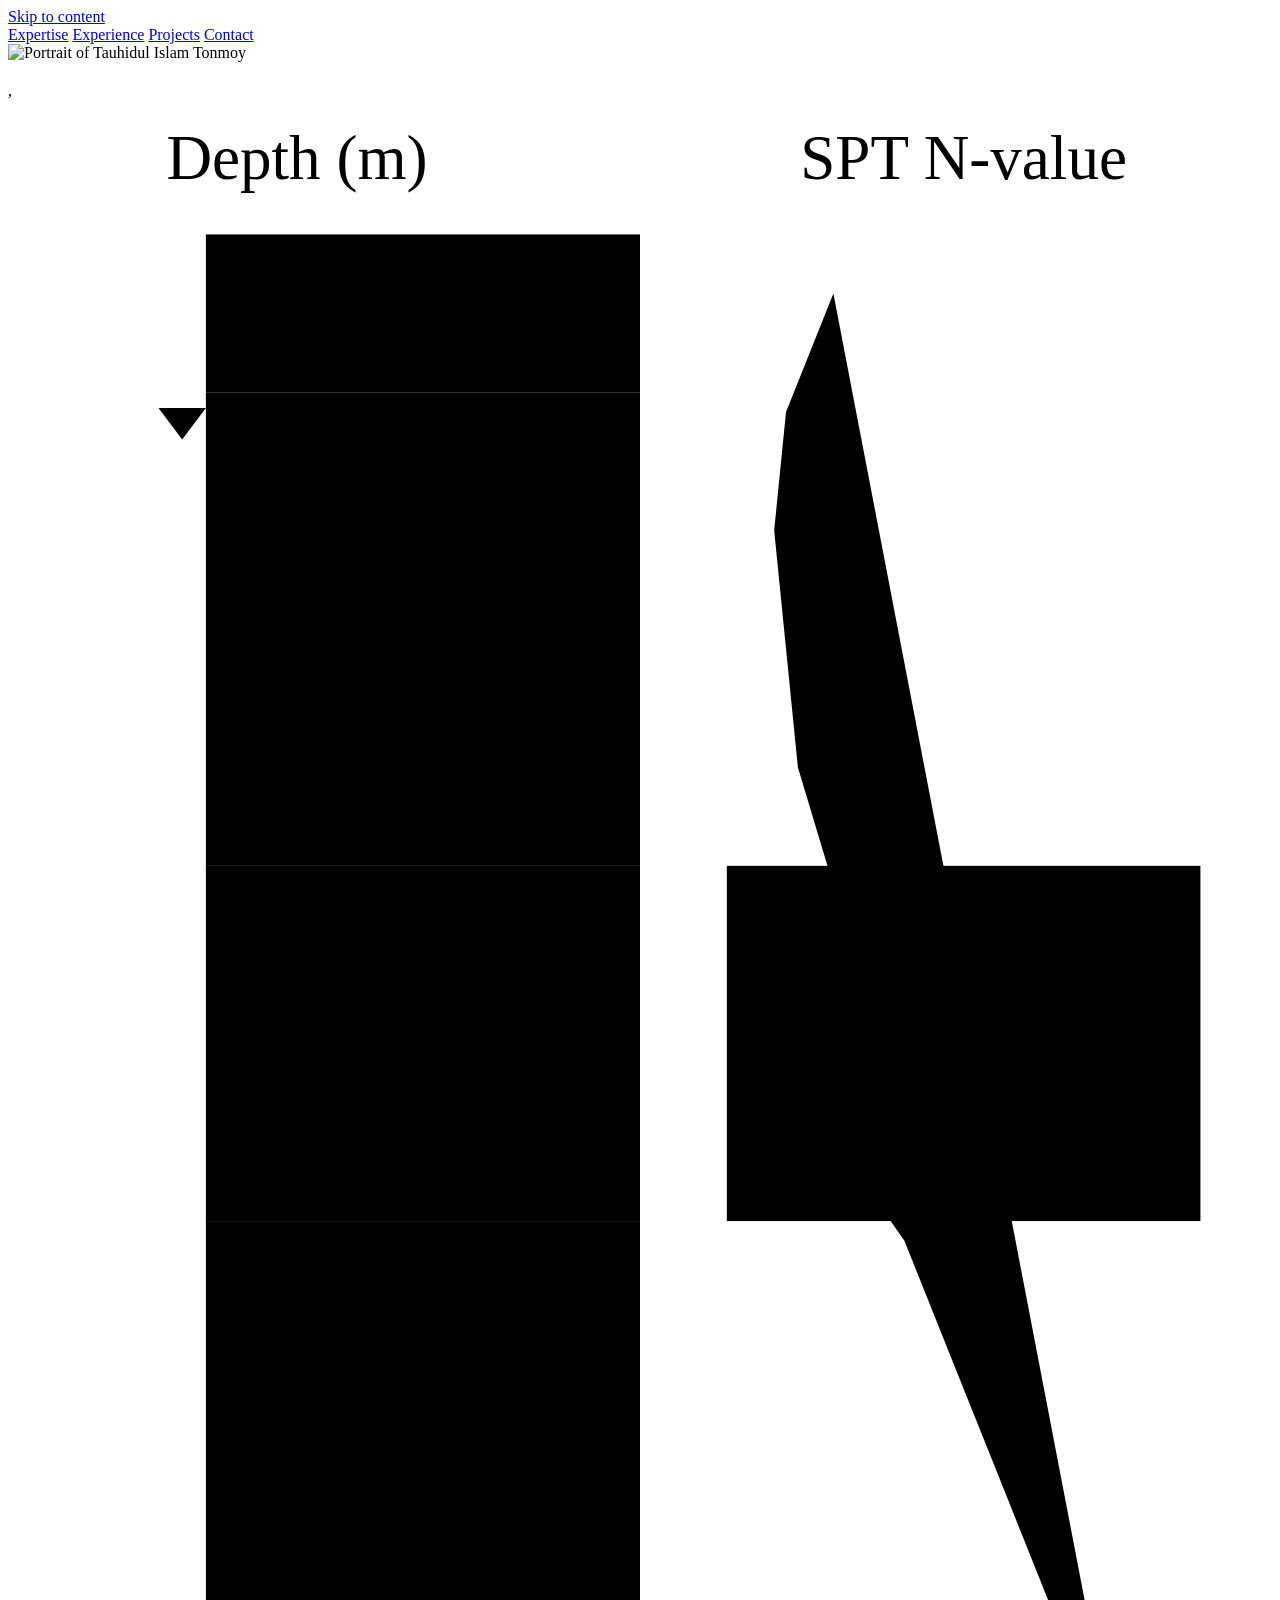
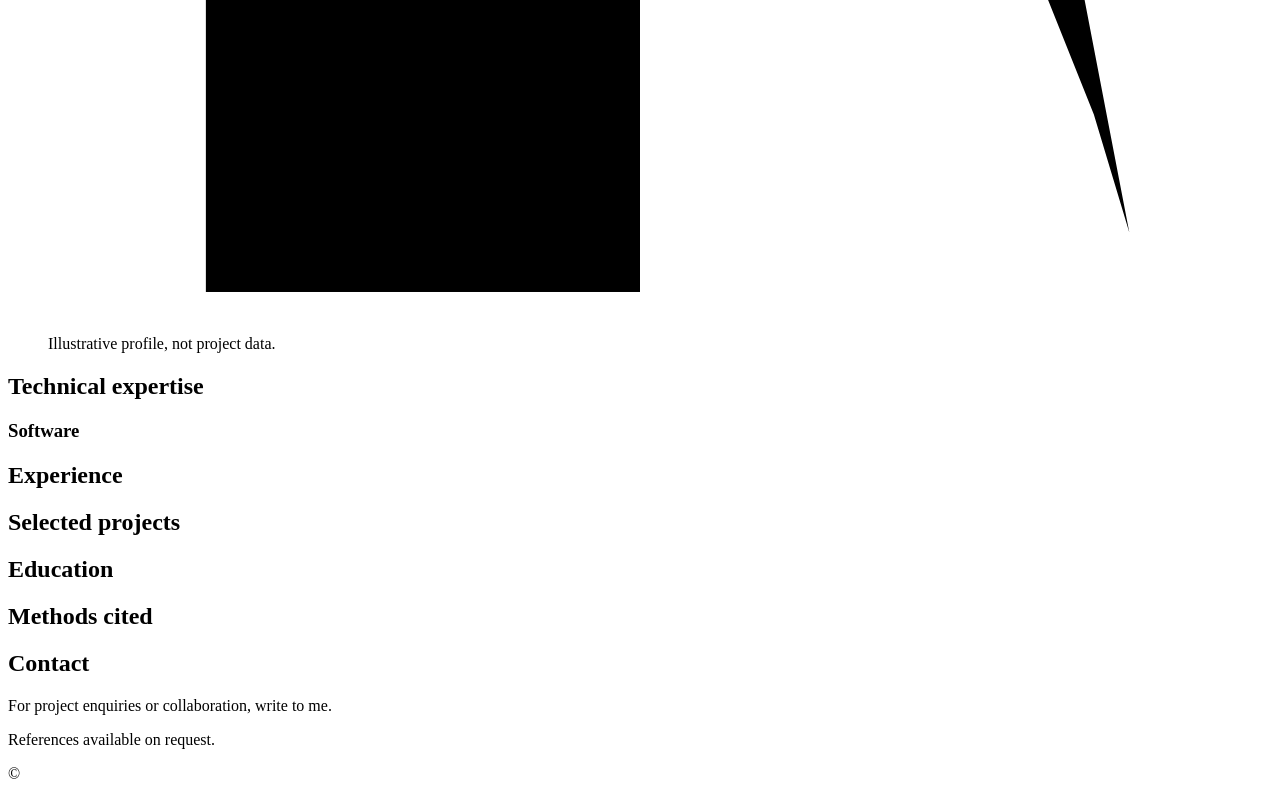
==== index.html @ 42de06e5 "Add files via upload" ====
<!DOCTYPE html>
<html lang="en">
<head>
<meta charset="utf-8">
<meta name="viewport" content="width=device-width, initial-scale=1">
<title>Tauhidul Islam Tonmoy — Geotechnical Engineer</title>
<meta name="description" content="Geotechnical engineer in Dhaka, Bangladesh: site investigation, liquefaction hazard assessment and pile foundation analysis.">
<link rel="icon" href="data:image/svg+xml,<svg xmlns='http://www.w3.org/2000/svg' viewBox='0 0 100 100'><text y='.9em' font-size='90'>⛏️</text></svg>">
<link rel="preconnect" href="https://fonts.googleapis.com">
<link rel="preconnect" href="https://fonts.gstatic.com" crossorigin>
<link href="https://fonts.googleapis.com/css2?family=IBM+Plex+Sans:wght@400;500;600&family=Source+Serif+4:opsz,wght@8..60,400;8..60,600&display=swap" rel="stylesheet">
<link rel="stylesheet" href="assets/style.css">
</head>
<body>
<a class="skip" href="#main">Skip to content</a>

<header class="top">
  <div class="wrap top-inner">
    <a class="brand" href="#" data-bind="shortName"></a>
    <nav aria-label="Sections">
      <a href="#competencies">Expertise</a>
      <a href="#experience">Experience</a>
      <a href="#projects">Projects</a>
      <a href="#contact">Contact</a>
    </nav>
  </div>
</header>

<main id="main">
  <section class="intro wrap">
    <div class="intro-text">
      <img class="portrait" data-src="photo" alt="Portrait of Tauhidul Islam Tonmoy" width="120" height="120">
      <h1 data-bind="name"></h1>
      <p class="role"><span data-bind="role"></span>, <span data-bind="location"></span></p>
      <p class="summary" data-bind="summary"></p>
      <p class="facts" id="facts"></p>
      <div class="actions" id="actions"></div>
    </div>

    <figure class="log" aria-label="Illustrative borehole log with SPT N-value profile">
      <svg viewBox="0 0 300 460" role="img">
        <title>Illustrative borehole log</title>
        <g class="scale">
          <text x="30" y="16">Depth (m)</text>
          <text x="232" y="16" text-anchor="middle">SPT N-value</text>
        </g>
        <!-- strata -->
        <rect class="s-fill" x="40" y="30"  width="110" height="40"/>
        <rect class="s-clay" x="40" y="70"  width="110" height="120"/>
        <rect class="s-silt" x="40" y="190" width="110" height="90"/>
        <rect class="s-sand" x="40" y="280" width="110" height="170"/>
        <g class="s-label">
          <text x="48" y="54">Fill</text>
          <text x="48" y="134">Soft silty clay</text>
          <text x="48" y="240">Loose silt</text>
          <text x="48" y="370">Dense fine sand</text>
        </g>
        <!-- groundwater -->
        <line class="gwt" x1="20" y1="82" x2="150" y2="82"/>
        <path class="gwt-mark" d="M28 74 l6 8 l6 -8 z"/>
        <!-- depth ticks -->
        <g class="ticks" id="ticks"></g>
        <!-- N axis -->
        <line class="axis" x1="172" y1="30" x2="172" y2="450"/>
        <polyline class="n-trace" id="ntrace" points="199,45 187,75 184,105 187,135 190,165 199,195 205,225 196,255 217,285 229,315 241,345 253,375 265,405 274,435"/>
        <rect class="liq" x="172" y="190" width="120" height="90"/>
        <text class="liq-label" x="282" y="276" text-anchor="end">Liquefiable zone</text>
      </svg>
      <figcaption>Illustrative profile, not project data.</figcaption>
    </figure>
  </section>

  <section id="competencies" class="block wrap">
    <h2>Technical expertise</h2>
    <div class="comp" id="competencyList"></div>
    <h3 class="sub">Software</h3>
    <dl class="software" id="softwareList"></dl>
  </section>

  <section id="experience" class="block wrap">
    <h2>Experience</h2>
    <ol class="timeline" id="experienceList"></ol>
  </section>

  <section id="projects" class="block wrap">
    <h2>Selected projects</h2>
    <div class="filters" id="filters" role="group" aria-label="Filter projects"></div>
    <ul class="projects" id="projectList"></ul>
  </section>

  <section id="research" class="block wrap" hidden>
    <h2>Research</h2>
    <ul class="research" id="researchList"></ul>
    <ol class="pubs" id="pubList"></ol>
  </section>

  <section id="education" class="block wrap">
    <h2>Education</h2>
    <ul class="edu" id="educationList"></ul>
  </section>

  <section id="references" class="block wrap refs">
    <h2>Methods cited</h2>
    <ol id="refList"></ol>
  </section>

  <section id="contact" class="block wrap contact">
    <h2>Contact</h2>
    <p>For project enquiries or collaboration, write to me.</p>
    <ul id="contactList"></ul>
    <p class="note">References available on request.</p>
  </section>
</main>

<footer class="wrap foot">
  <p>© <span id="year"></span> <span data-bind="name"></span></p>
</footer>

<script src="content.js"></script>
<script src="assets/app.js"></script>
</body>
</html>
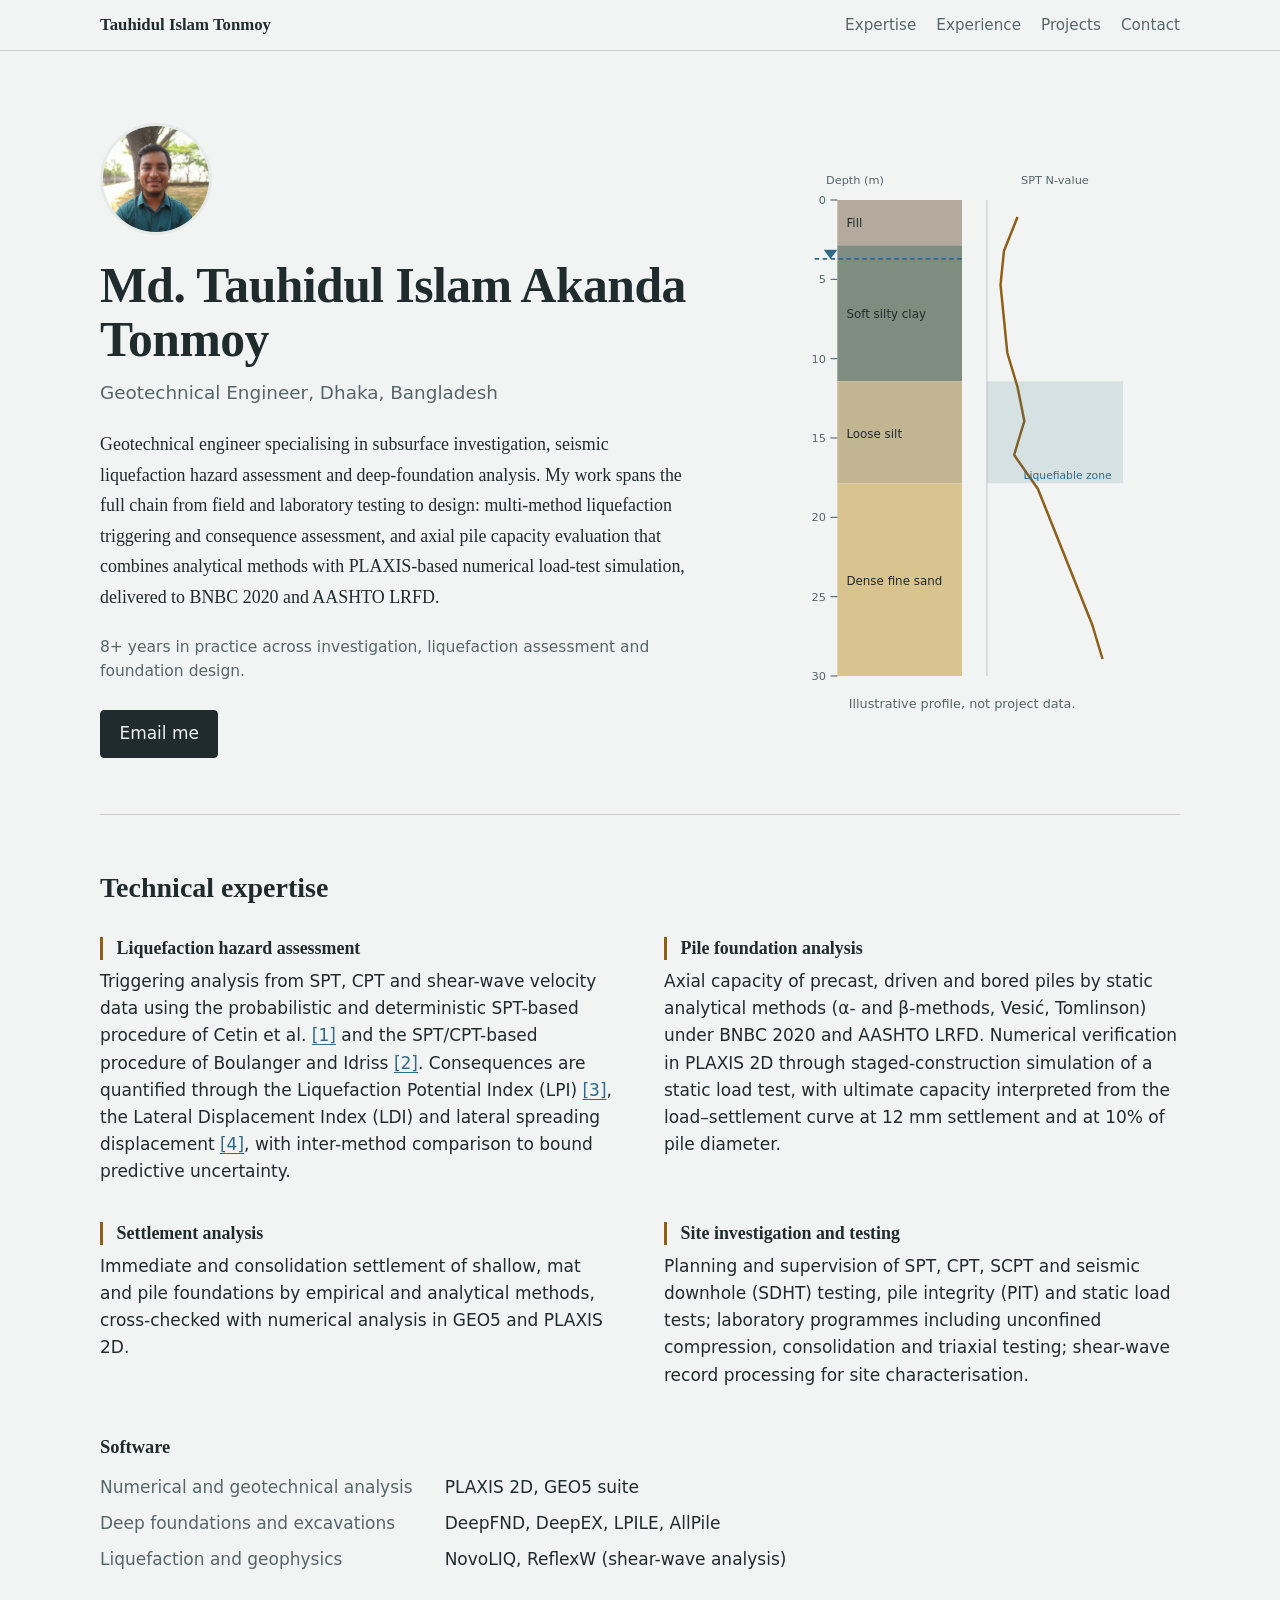
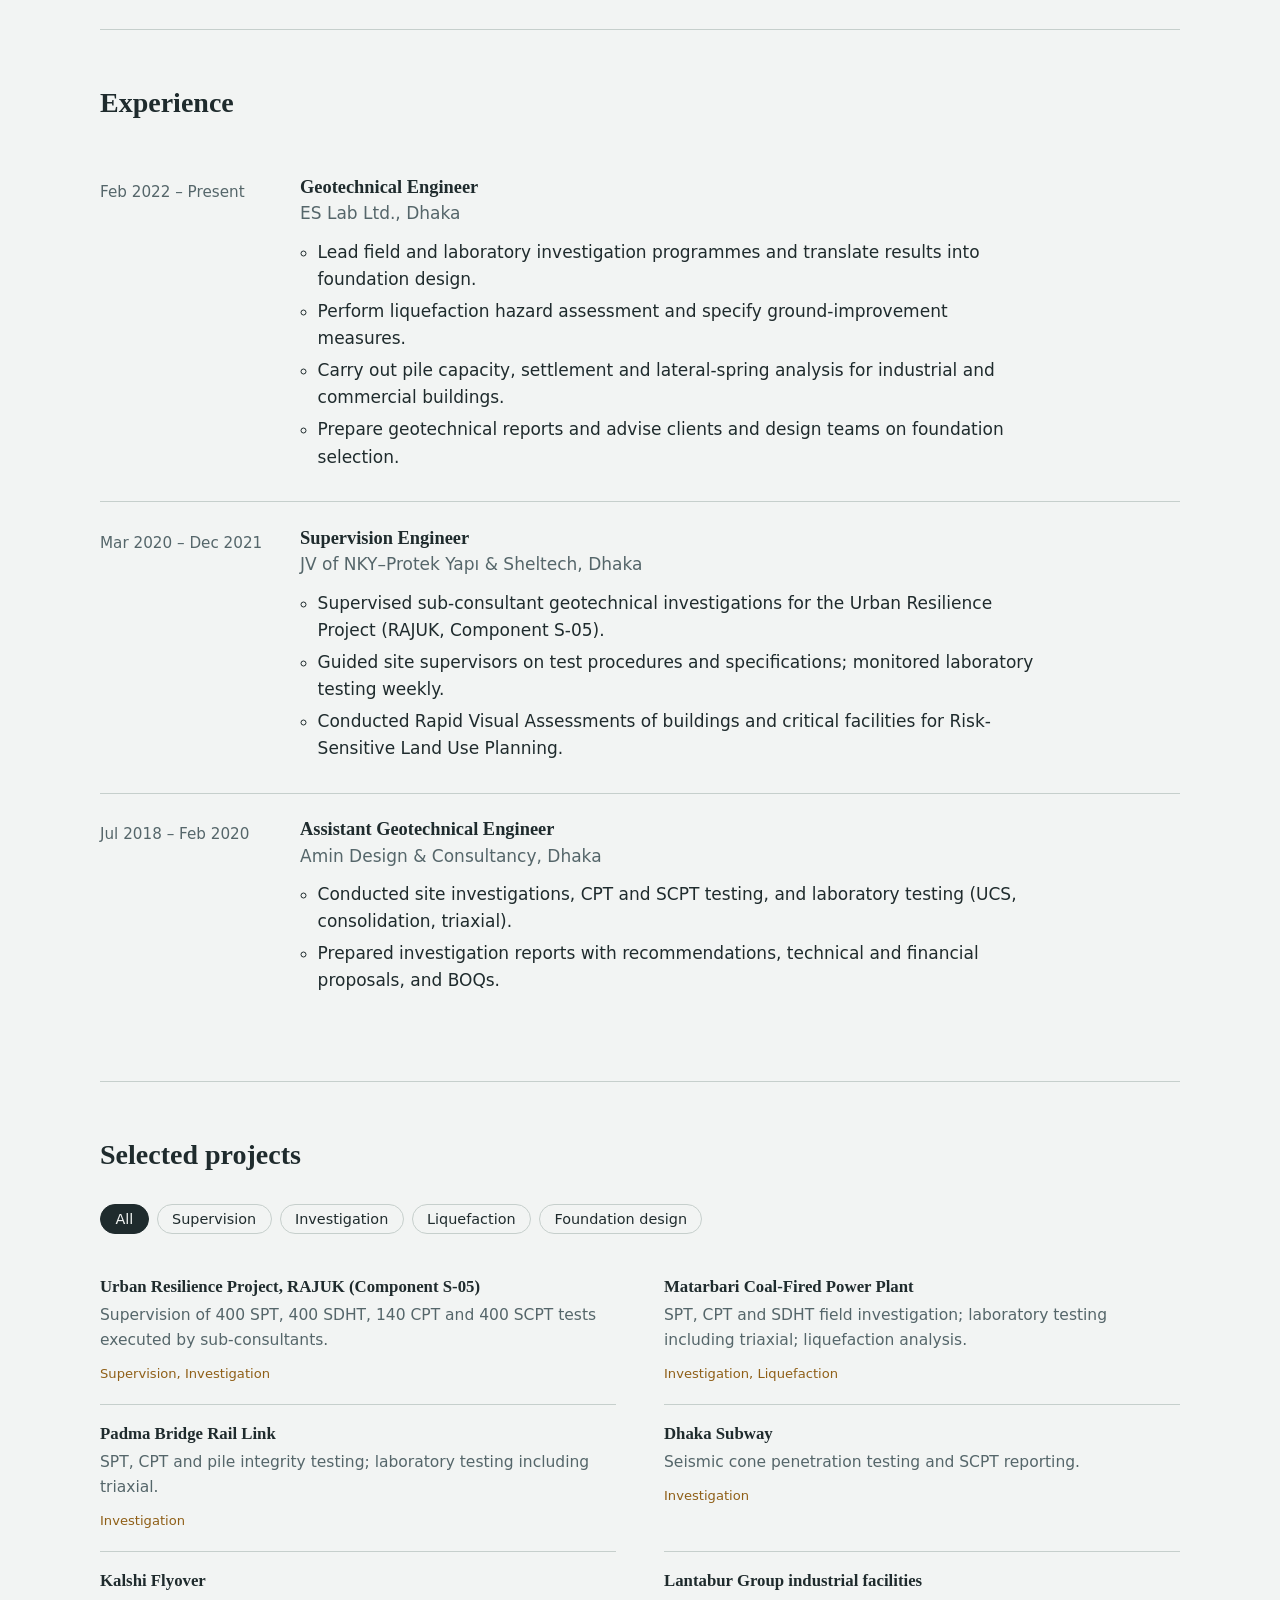
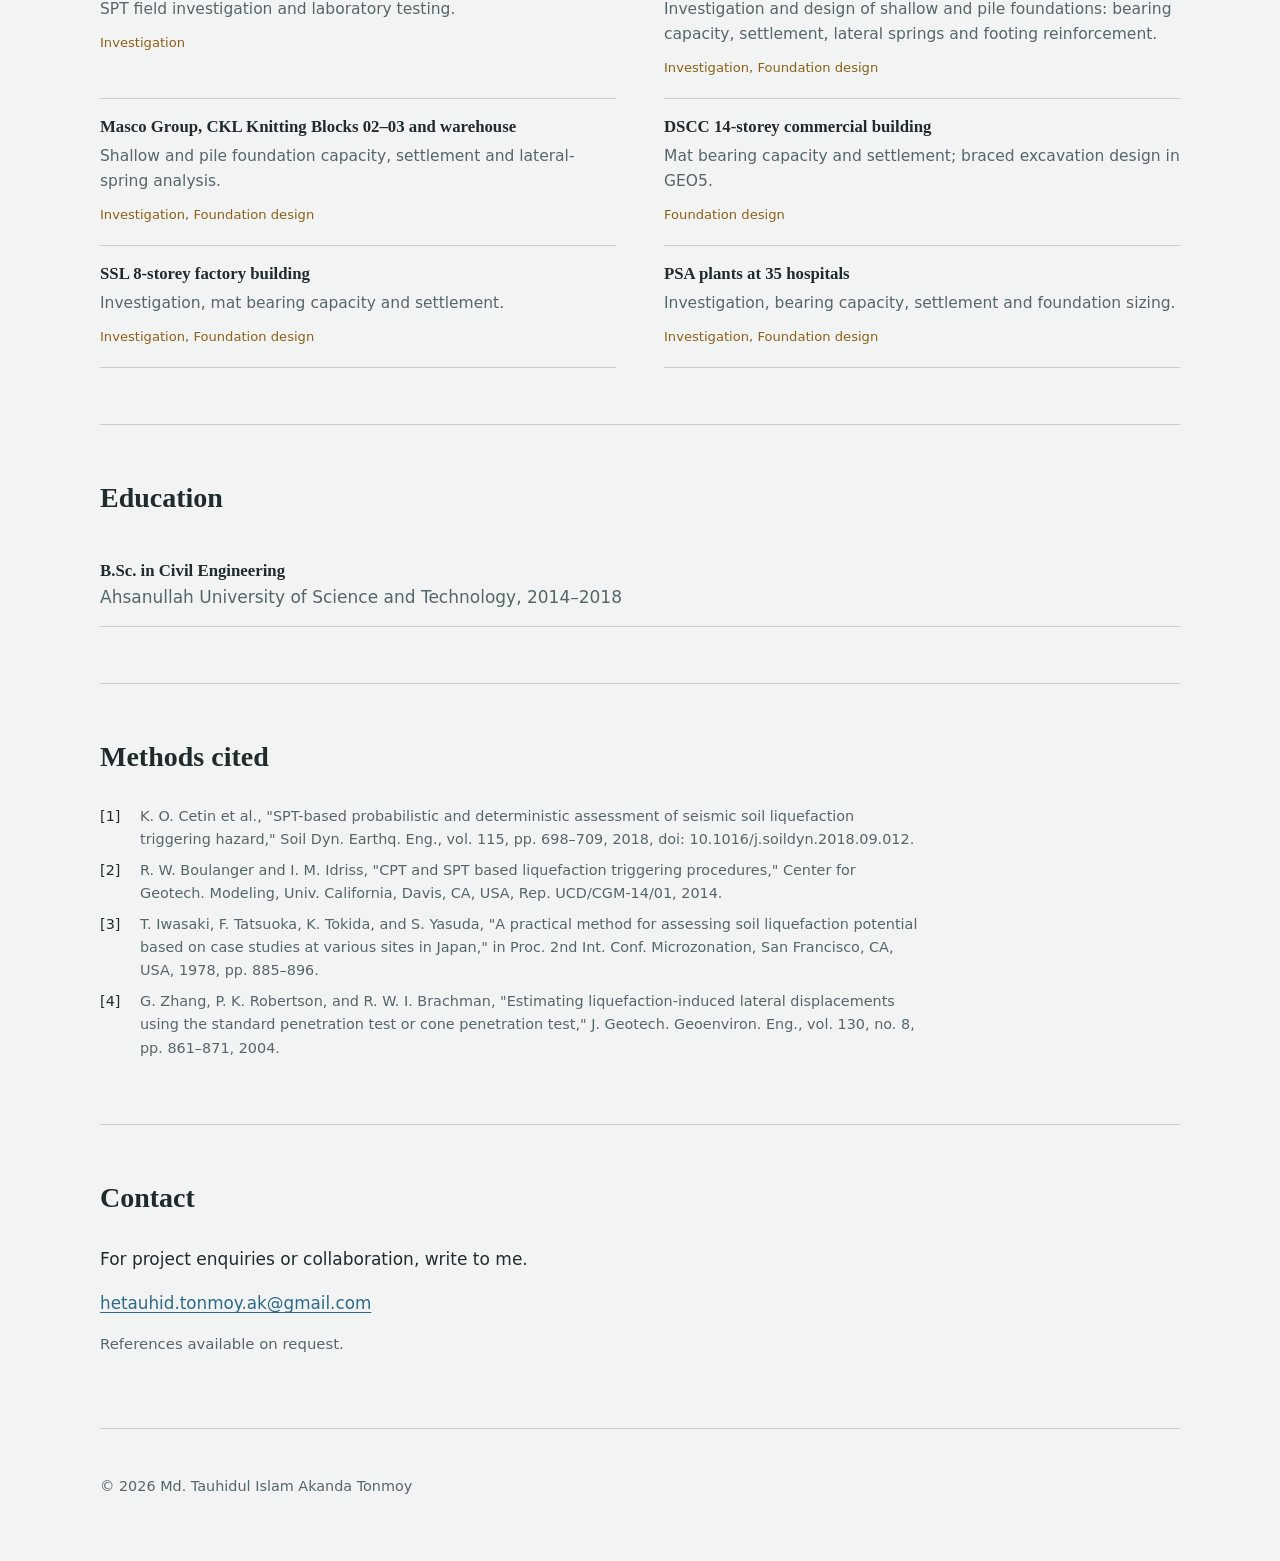
==== commit ac776cdd: "Add files via upload" ====
--- a/index.html
+++ b/index.html
@@ -9,7 +9,7 @@
 <link rel="preconnect" href="https://fonts.googleapis.com">
 <link rel="preconnect" href="https://fonts.gstatic.com" crossorigin>
 <link href="https://fonts.googleapis.com/css2?family=IBM+Plex+Sans:wght@400;500;600&family=Source+Serif+4:opsz,wght@8..60,400;8..60,600&display=swap" rel="stylesheet">
-<link rel="stylesheet" href="assets/style.css">
+<link rel="stylesheet" href="style.css">
 </head>
 <body>
 <a class="skip" href="#main">Skip to content</a>
@@ -117,6 +117,6 @@
 </footer>
 
 <script src="content.js"></script>
-<script src="assets/app.js"></script>
+<script src="app.js"></script>
 </body>
 </html>
--- a/style.css
+++ b/style.css
@@ -0,0 +1,115 @@
+:root{
+  --paper:#F2F4F3; --panel:#E6EAE8; --ink:#1F2B2D; --muted:#55666A; --rule:#C6CFCC;
+  --accent:#8F5F17; --water:#2F6A8A; --liq:rgba(47,106,138,.14);
+  --fill:#B3A99C; --clay:#7F8D80; --silt:#C2B592; --sand:#D9C48F;
+  --serif:"Source Serif 4",Georgia,"Times New Roman",serif;
+  --sans:"IBM Plex Sans",system-ui,-apple-system,"Segoe UI",Roboto,sans-serif;
+  --measure:68ch;
+}
+@media (prefers-color-scheme:dark){:root{
+  --paper:#161D1E; --panel:#1F2829; --ink:#E3E8E6; --muted:#9FB0B2; --rule:#34403F;
+  --accent:#D9A24B; --water:#73A9C7; --liq:rgba(115,169,199,.16);
+  --fill:#6F675E; --clay:#56655A; --silt:#8B8062; --sand:#A38F5E;
+}}
+*{box-sizing:border-box}
+html{scroll-behavior:smooth}
+@media (prefers-reduced-motion:reduce){html{scroll-behavior:auto}*{transition:none!important;animation:none!important}}
+body{margin:0;background:var(--paper);color:var(--ink);font:400 1.0625rem/1.6 var(--sans);-webkit-font-smoothing:antialiased}
+img{max-width:100%;display:block}
+a{color:var(--water);text-underline-offset:.18em}
+a:focus-visible,button:focus-visible{outline:2px solid var(--accent);outline-offset:3px}
+.wrap{width:min(1080px,100% - 2.5rem);margin-inline:auto}
+.skip{position:absolute;left:-999px}.skip:focus{left:1rem;top:1rem;background:var(--ink);color:var(--paper);padding:.5rem 1rem;z-index:10}
+
+/* header */
+.top{position:sticky;top:0;z-index:5;background:color-mix(in srgb,var(--paper) 92%,transparent);backdrop-filter:blur(6px);border-bottom:1px solid var(--rule)}
+.top-inner{display:flex;justify-content:space-between;align-items:center;gap:1rem;padding:.8rem 0}
+.brand{font:600 1.05rem var(--serif);color:var(--ink);text-decoration:none}
+nav{display:flex;gap:1.25rem;flex-wrap:wrap}
+nav a{color:var(--muted);text-decoration:none;font-size:.95rem}
+nav a:hover{color:var(--ink)}
+
+/* intro */
+.intro{display:grid;grid-template-columns:minmax(0,1.35fr) minmax(0,1fr);gap:3.5rem;align-items:center;padding:4.5rem 0 3.5rem}
+.portrait{width:112px;height:112px;border-radius:50%;object-fit:cover;margin-bottom:1.5rem;border:3px solid var(--panel)}
+h1{font:600 clamp(2.1rem,4.2vw,3.1rem)/1.1 var(--serif);letter-spacing:-.01em;margin:0 0 .6rem}
+.role{font-size:1.15rem;color:var(--muted);margin:0 0 1.4rem}
+.summary{font:400 1.12rem/1.7 var(--serif);max-width:var(--measure);margin:0 0 1.4rem}
+.facts{color:var(--muted);font-size:.97rem;margin:0 0 1.6rem}
+.actions{display:flex;gap:.75rem;flex-wrap:wrap}
+.btn{display:inline-block;padding:.6rem 1.15rem;border-radius:4px;font-weight:500;text-decoration:none;border:1px solid var(--ink);color:var(--ink)}
+.btn.primary{background:var(--ink);color:var(--paper)}
+.btn:hover{border-color:var(--accent)}
+
+/* borehole log — the one bold element */
+.log{margin:0}
+.log svg{width:100%;max-width:340px;margin-inline:auto;display:block;font-family:var(--sans)}
+.log .scale text,.ticks text{font-size:10px;fill:var(--muted)}
+.ticks line{stroke:var(--muted);stroke-width:1}
+.s-fill{fill:var(--fill)}.s-clay{fill:var(--clay)}.s-silt{fill:var(--silt)}.s-sand{fill:var(--sand)}
+.s-label text{font-size:10.5px;fill:var(--ink)}
+.gwt{stroke:var(--water);stroke-width:1.5;stroke-dasharray:4 3}.gwt-mark{fill:var(--water)}
+.axis{stroke:var(--rule);stroke-width:1}
+.n-trace{fill:none;stroke:var(--accent);stroke-width:2.2;stroke-linejoin:round;stroke-dasharray:900;stroke-dashoffset:900;animation:draw 2.4s .3s ease-out forwards}
+.liq{fill:var(--liq)}.liq-label{font-size:9.5px;fill:var(--water)}
+@keyframes draw{to{stroke-dashoffset:0}}
+.log figcaption{text-align:center;font-size:.8rem;color:var(--muted);margin-top:.4rem}
+
+/* sections */
+.block{padding:3.5rem 0;border-top:1px solid var(--rule)}
+h2{font:600 1.75rem/1.2 var(--serif);margin:0 0 2rem}
+.sub{font:600 1.15rem var(--serif);margin:3rem 0 1rem}
+
+.comp{display:grid;grid-template-columns:repeat(2,minmax(0,1fr));gap:2.25rem 3rem}
+.comp h3{font:600 1.12rem/1.3 var(--serif);margin:0 0 .5rem;padding-left:.85rem;border-left:3px solid var(--accent)}
+.comp p{margin:0;color:var(--ink);max-width:var(--measure)}
+.comp sup a{text-decoration:none;font-size:.78em}
+
+.software{display:grid;grid-template-columns:max-content 1fr;gap:.55rem 2rem;margin:0}
+.software dt{color:var(--muted)}.software dd{margin:0;font-weight:500}
+
+.timeline{list-style:none;margin:0;padding:0}
+.timeline li{display:grid;grid-template-columns:10.5rem 1fr;gap:2rem;padding:1.6rem 0;border-bottom:1px solid var(--rule)}
+.timeline li:last-child{border-bottom:0}
+.when{color:var(--muted);font-variant-numeric:tabular-nums;font-size:.95rem;padding-top:.2rem}
+.timeline h3{font:600 1.15rem var(--serif);margin:0}
+.org{color:var(--muted);margin:.15rem 0 .7rem}
+.timeline ul{margin:0;padding-left:1.1rem;max-width:var(--measure)}
+.timeline ul li{display:list-item;padding:0 0 .3rem;border:0}
+
+.filters{display:flex;gap:.5rem;flex-wrap:wrap;margin-bottom:1.5rem}
+.filters button{font:500 .9rem var(--sans);padding:.4rem .9rem;border:1px solid var(--rule);background:transparent;color:var(--ink);border-radius:999px;cursor:pointer}
+.filters button[aria-pressed="true"]{background:var(--ink);color:var(--paper);border-color:var(--ink)}
+.projects{list-style:none;margin:0;padding:0;display:grid;grid-template-columns:repeat(2,minmax(0,1fr));gap:0 3rem}
+.projects li{padding:1.1rem 0;border-bottom:1px solid var(--rule)}
+.projects h3{font:600 1.05rem/1.35 var(--serif);margin:0 0 .3rem}
+.projects p{margin:0 0 .4rem;color:var(--muted);font-size:.97rem}
+.tags{font-size:.82rem;color:var(--accent)}
+
+.research,.edu{list-style:none;padding:0;margin:0}
+.research li,.edu li{padding:.9rem 0;border-bottom:1px solid var(--rule)}
+.research h3,.edu h3{font:600 1.05rem var(--serif);margin:0}
+.research p,.edu p{margin:.2rem 0 0;color:var(--muted)}
+.pubs{margin:1.5rem 0 0;padding-left:2.2rem}
+
+.refs ol{margin:0;padding-left:2.2rem;font-size:.9rem;color:var(--muted);max-width:90ch}
+.refs li{padding-left:.3rem;margin-bottom:.5rem}
+.refs ol{list-style:none;counter-reset:r}
+.refs li{counter-increment:r;position:relative}
+.refs li::before{content:"[" counter(r) "]";position:absolute;left:-2.2rem;color:var(--ink)}
+
+.contact ul{list-style:none;padding:0;margin:1rem 0}
+.contact li{margin:.35rem 0;font-size:1.05rem}
+.note{color:var(--muted);font-size:.93rem}
+.foot{padding:2rem 0 3rem;color:var(--muted);font-size:.9rem;border-top:1px solid var(--rule)}
+
+@media (max-width:820px){
+  .intro{grid-template-columns:1fr;gap:2rem;padding-top:2.5rem}
+  .log svg{max-width:280px}
+  .comp,.projects{grid-template-columns:1fr}
+  .timeline li{grid-template-columns:1fr;gap:.4rem}
+  .software{grid-template-columns:1fr;gap:.1rem}.software dd{margin-bottom:.7rem}
+  nav{gap:.9rem}
+}
+@media print{.top,.filters,.log,.actions{display:none}.block{padding:1.2rem 0}}
+@media (max-width:520px){nav{display:none}}
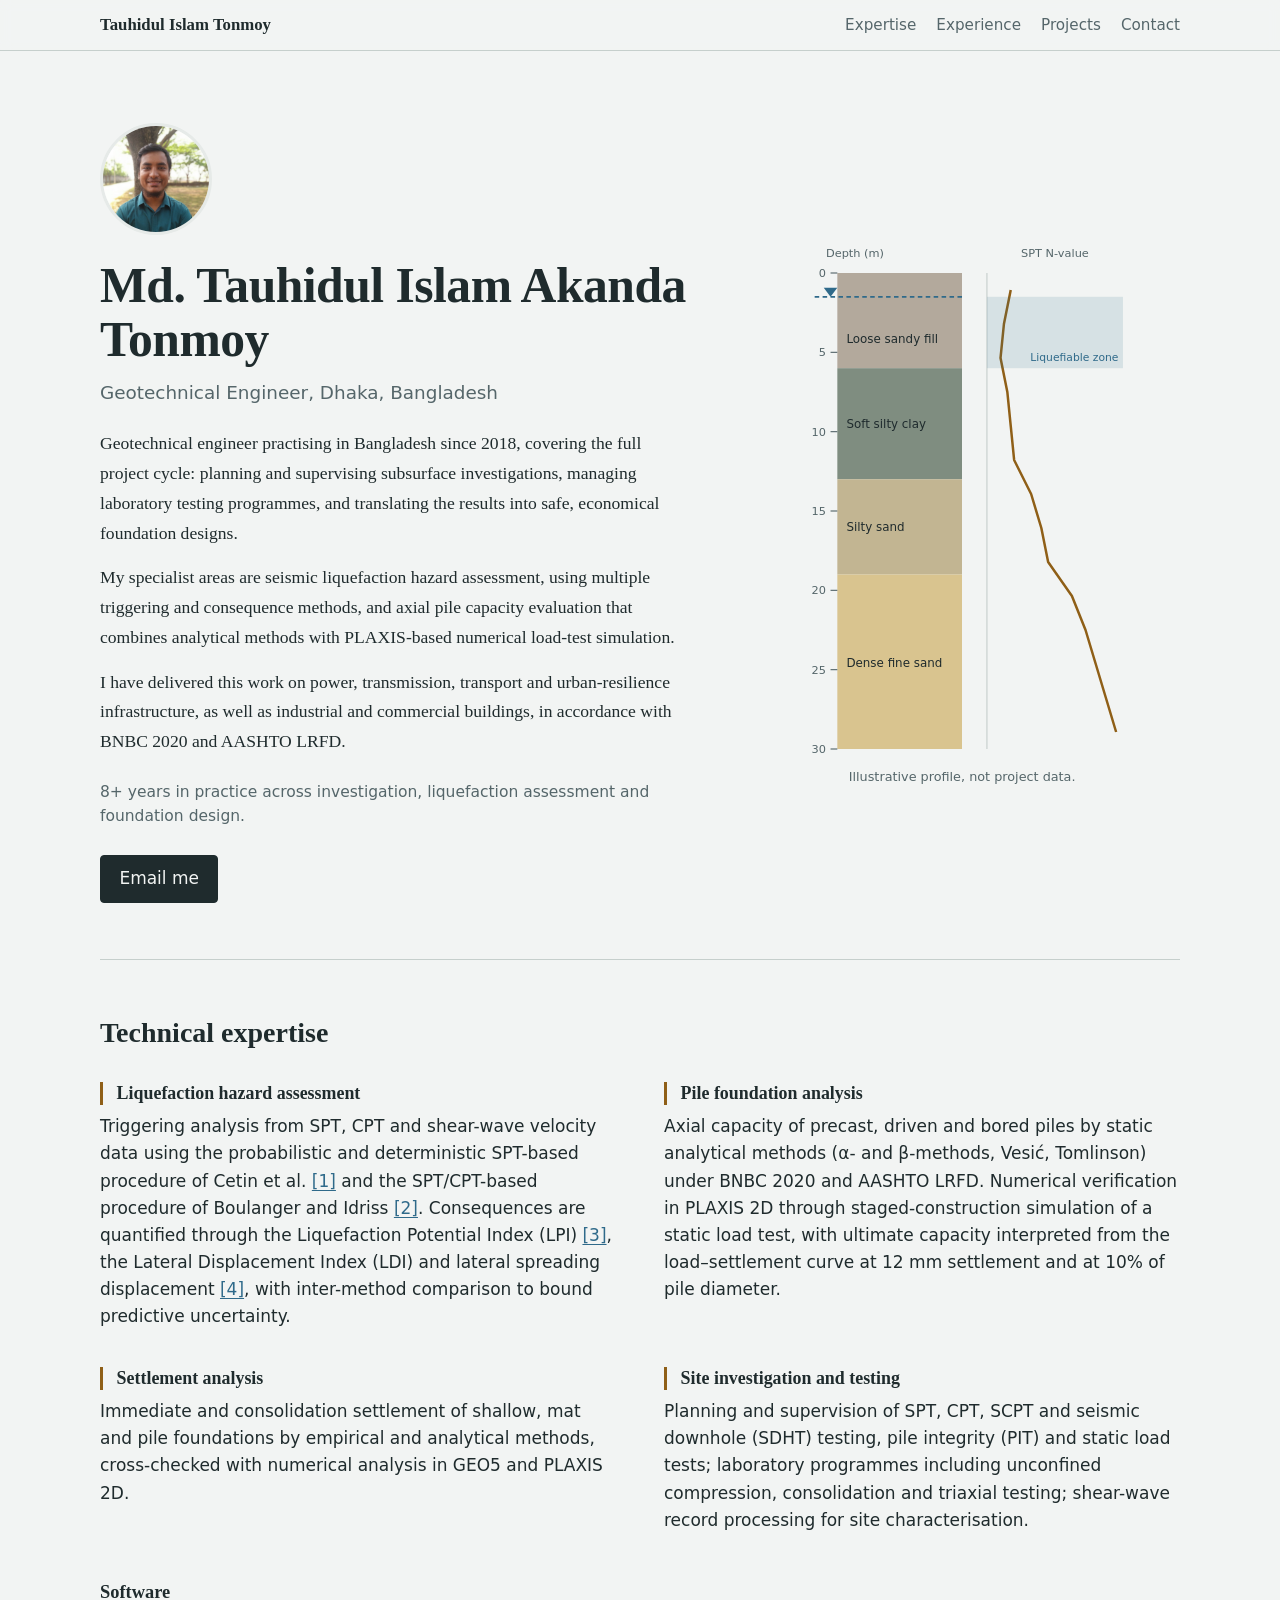
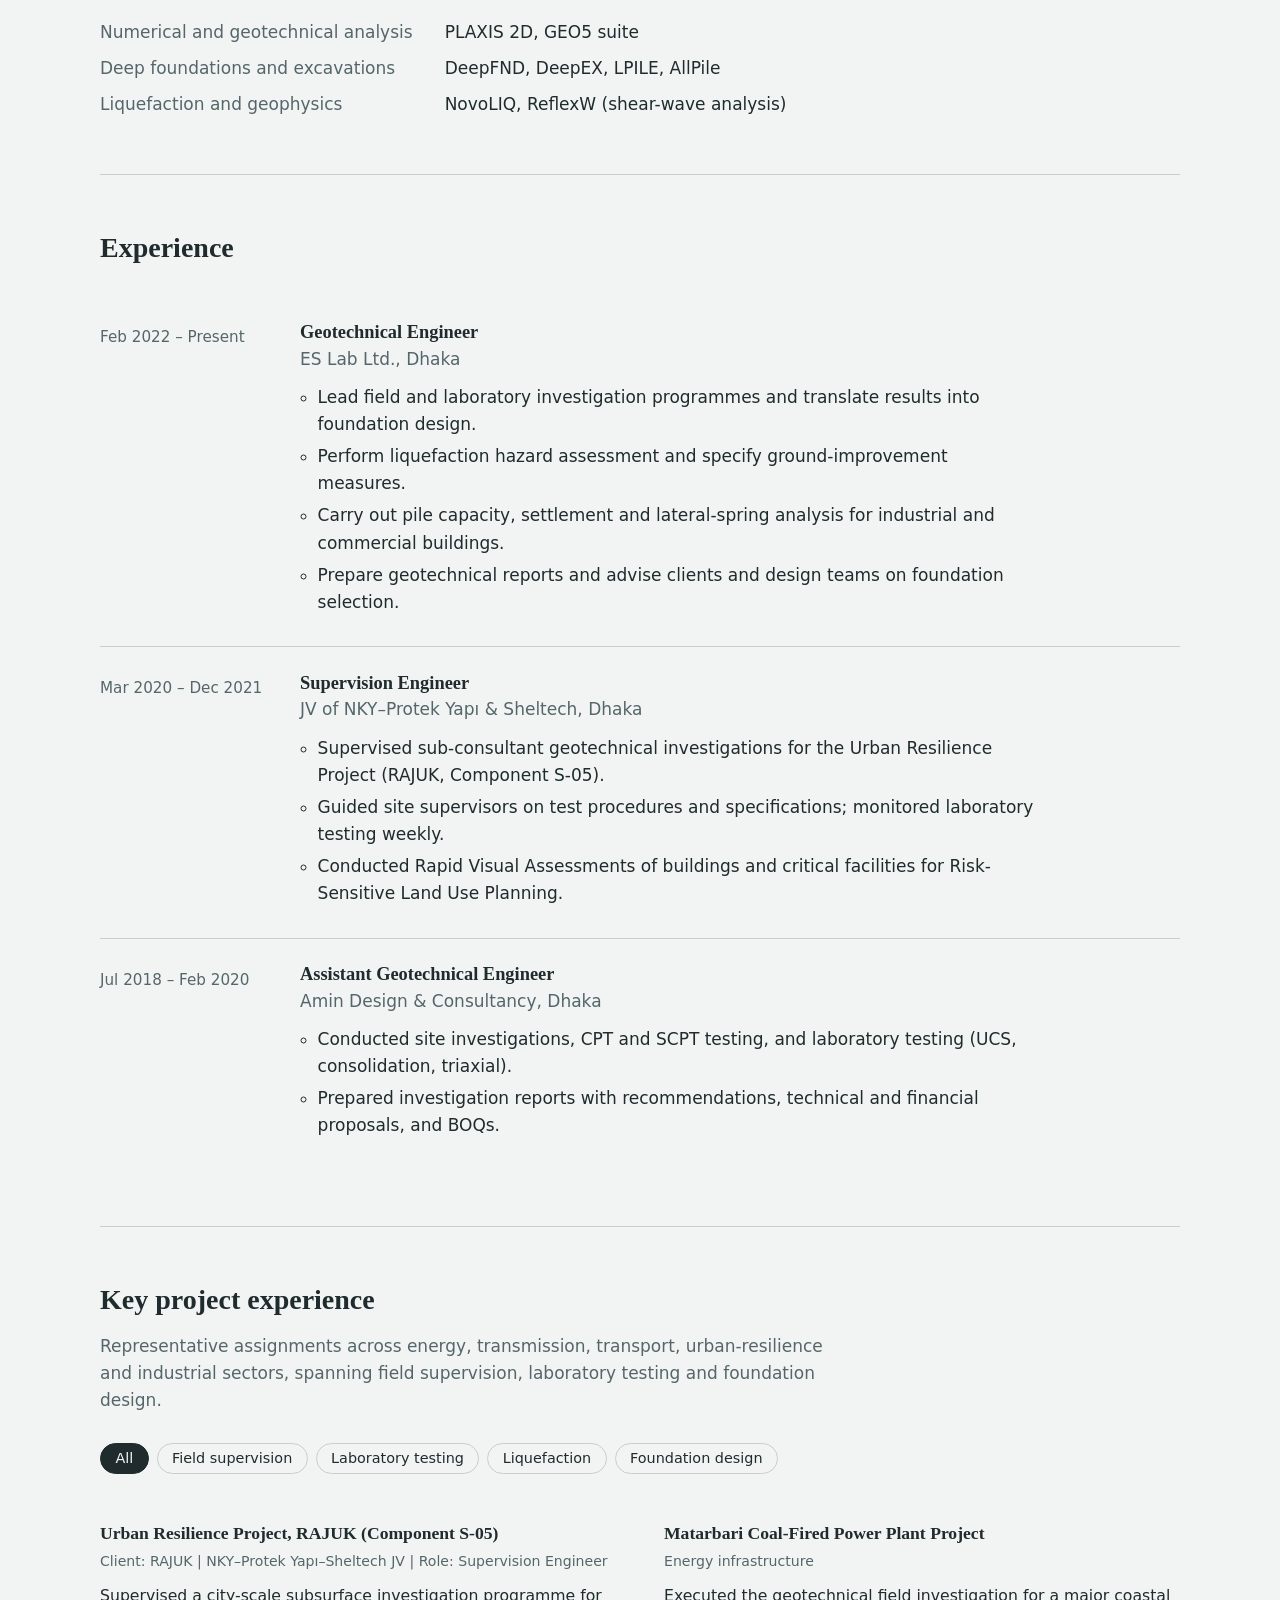
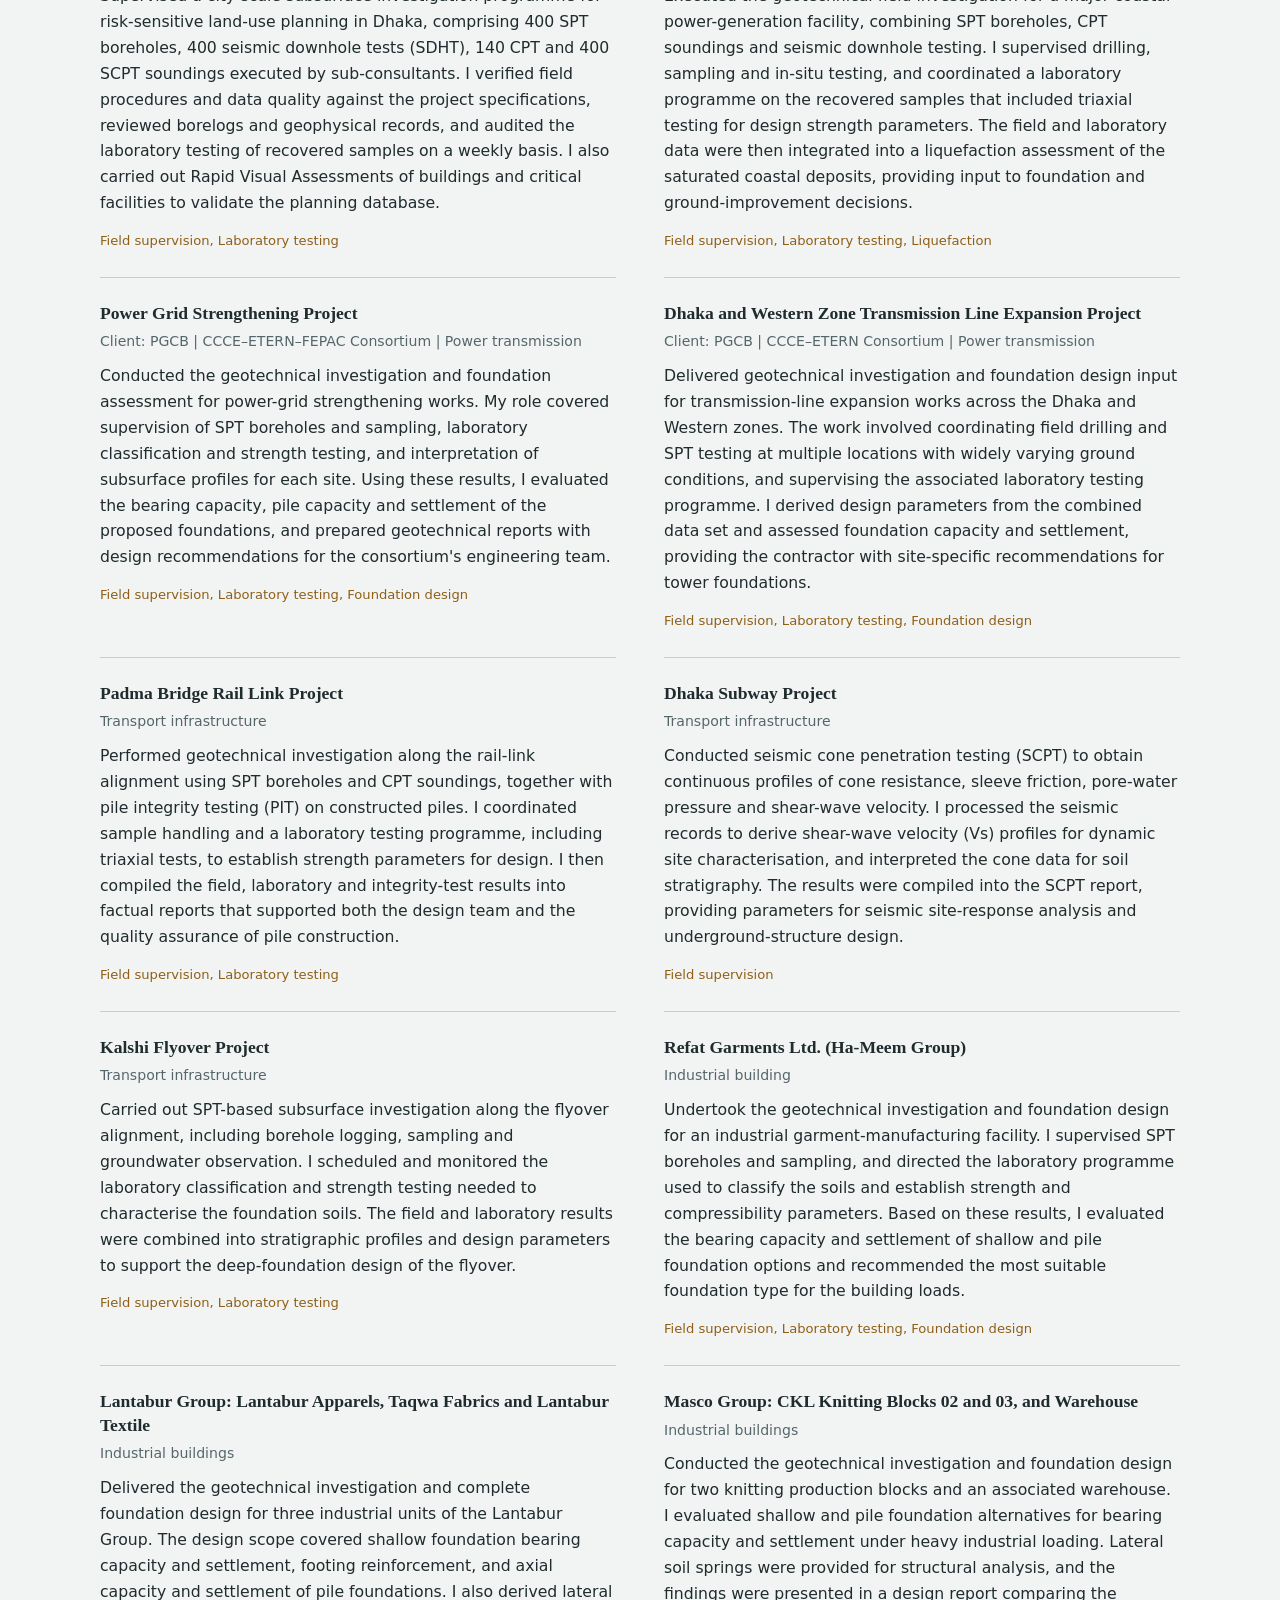
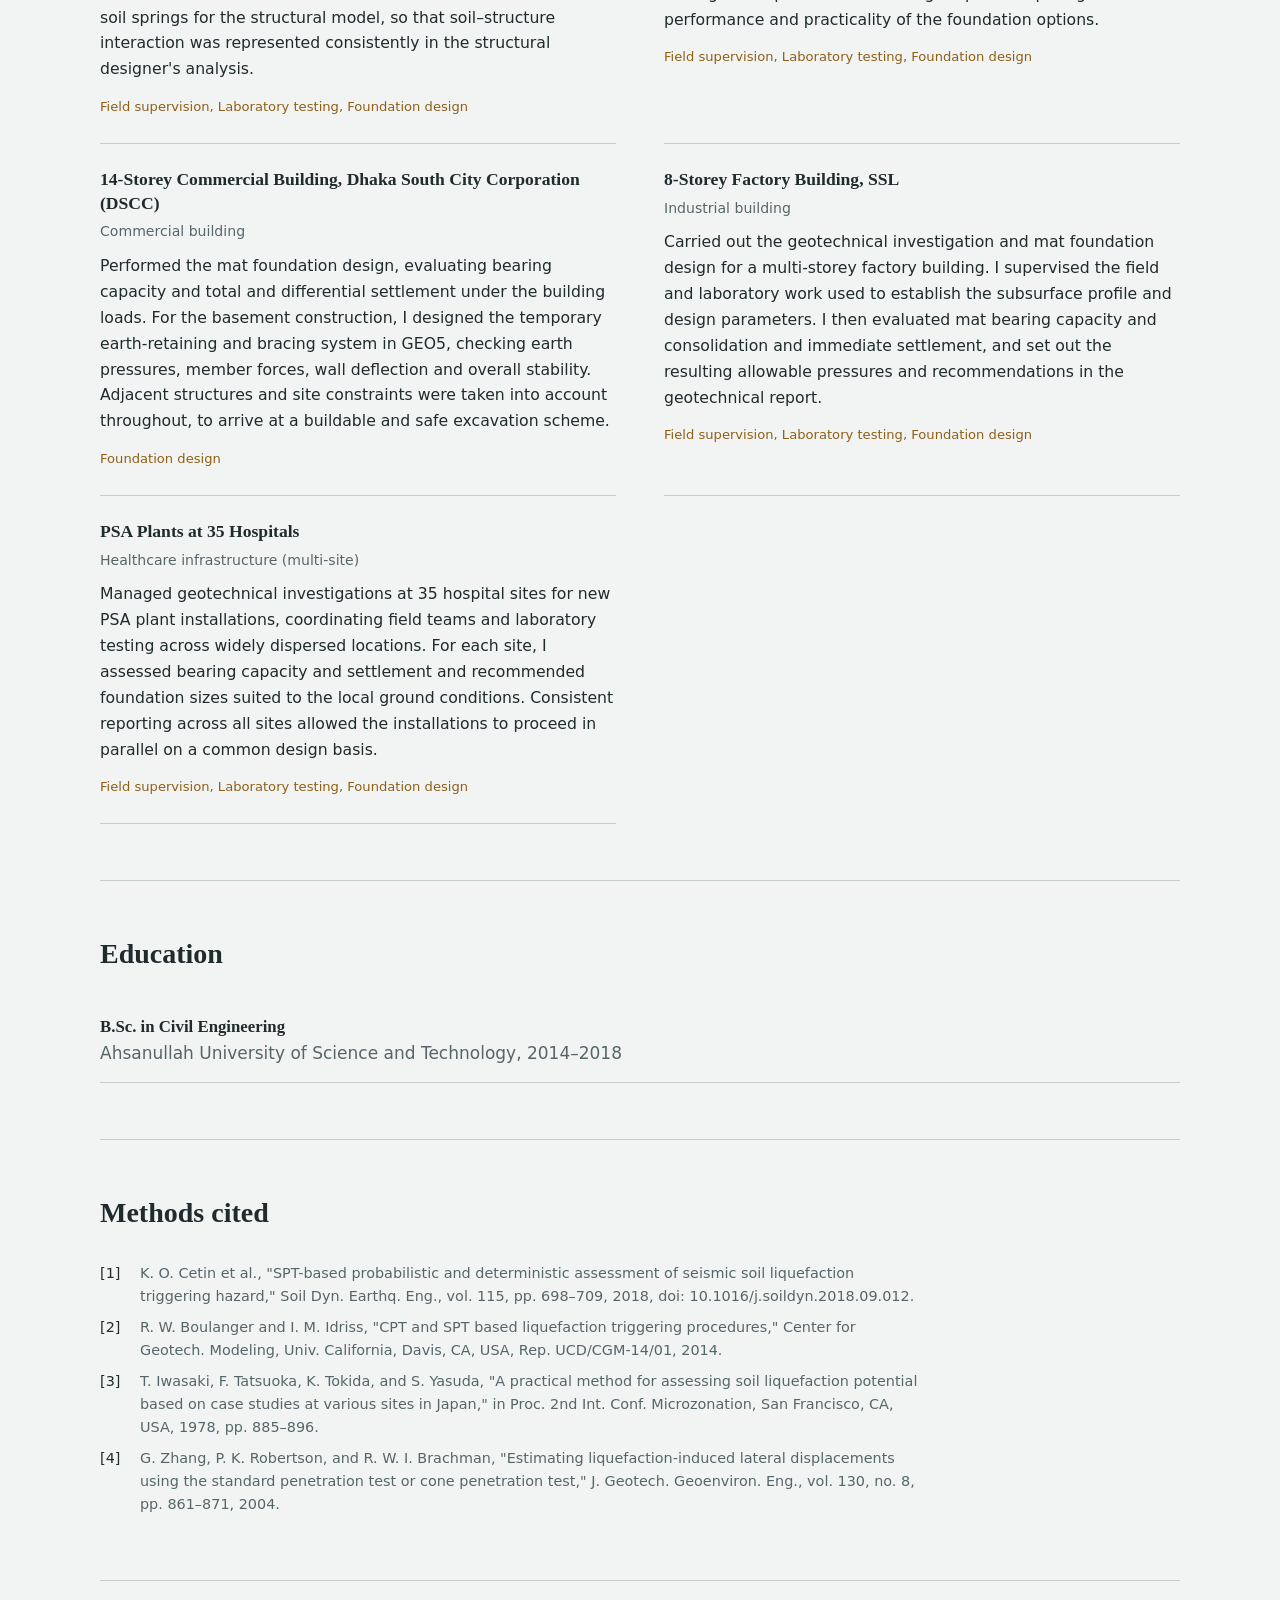
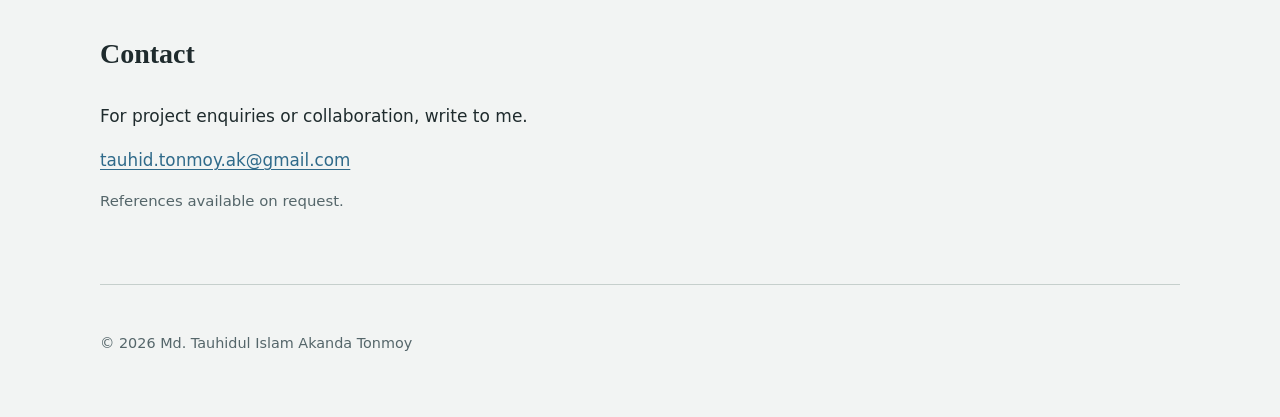
==== commit 5ccc67aa: "Add files via upload" ====
--- a/index.html
+++ b/index.html
@@ -32,7 +32,7 @@
       <img class="portrait" data-src="photo" alt="Portrait of Tauhidul Islam Tonmoy" width="120" height="120">
       <h1 data-bind="name"></h1>
       <p class="role"><span data-bind="role"></span>, <span data-bind="location"></span></p>
-      <p class="summary" data-bind="summary"></p>
+      <div class="summary" id="summary"></div>
       <p class="facts" id="facts"></p>
       <div class="actions" id="actions"></div>
     </div>
@@ -45,26 +45,26 @@
           <text x="232" y="16" text-anchor="middle">SPT N-value</text>
         </g>
         <!-- strata -->
-        <rect class="s-fill" x="40" y="30"  width="110" height="40"/>
-        <rect class="s-clay" x="40" y="70"  width="110" height="120"/>
-        <rect class="s-silt" x="40" y="190" width="110" height="90"/>
-        <rect class="s-sand" x="40" y="280" width="110" height="170"/>
+        <rect class="s-fill" x="40" y="30"  width="110" height="84"/>
+        <rect class="s-clay" x="40" y="114" width="110" height="98"/>
+        <rect class="s-silt" x="40" y="212" width="110" height="84"/>
+        <rect class="s-sand" x="40" y="296" width="110" height="154"/>
         <g class="s-label">
-          <text x="48" y="54">Fill</text>
-          <text x="48" y="134">Soft silty clay</text>
-          <text x="48" y="240">Loose silt</text>
-          <text x="48" y="370">Dense fine sand</text>
+          <text x="48" y="92">Loose sandy fill</text>
+          <text x="48" y="167">Soft silty clay</text>
+          <text x="48" y="258">Silty sand</text>
+          <text x="48" y="378">Dense fine sand</text>
         </g>
         <!-- groundwater -->
-        <line class="gwt" x1="20" y1="82" x2="150" y2="82"/>
-        <path class="gwt-mark" d="M28 74 l6 8 l6 -8 z"/>
+        <line class="gwt" x1="20" y1="51" x2="150" y2="51"/>
+        <path class="gwt-mark" d="M28 43 l6 8 l6 -8 z"/>
         <!-- depth ticks -->
         <g class="ticks" id="ticks"></g>
         <!-- N axis -->
         <line class="axis" x1="172" y1="30" x2="172" y2="450"/>
-        <polyline class="n-trace" id="ntrace" points="199,45 187,75 184,105 187,135 190,165 199,195 205,225 196,255 217,285 229,315 241,345 253,375 265,405 274,435"/>
-        <rect class="liq" x="172" y="190" width="120" height="90"/>
-        <text class="liq-label" x="282" y="276" text-anchor="end">Liquefiable zone</text>
+        <polyline class="n-trace" id="ntrace" points="193,45 187,75 184,105 190,135 193,165 196,195 211,225 220,255 226,285 247,315 259,345 268,375 277,405 286,435"/>
+        <rect class="liq" x="172" y="51" width="120" height="63"/>
+        <text class="liq-label" x="288" y="108" text-anchor="end">Liquefiable zone</text>
       </svg>
       <figcaption>Illustrative profile, not project data.</figcaption>
     </figure>
@@ -83,7 +83,8 @@
   </section>
 
   <section id="projects" class="block wrap">
-    <h2>Selected projects</h2>
+    <h2>Key project experience</h2>
+    <p class="lede">Representative assignments across energy, transmission, transport, urban-resilience and industrial sectors, spanning field supervision, laboratory testing and foundation design.</p>
     <div class="filters" id="filters" role="group" aria-label="Filter projects"></div>
     <ul class="projects" id="projectList"></ul>
   </section>
--- a/style.css
+++ b/style.css
@@ -34,7 +34,7 @@
 .portrait{width:112px;height:112px;border-radius:50%;object-fit:cover;margin-bottom:1.5rem;border:3px solid var(--panel)}
 h1{font:600 clamp(2.1rem,4.2vw,3.1rem)/1.1 var(--serif);letter-spacing:-.01em;margin:0 0 .6rem}
 .role{font-size:1.15rem;color:var(--muted);margin:0 0 1.4rem}
-.summary{font:400 1.12rem/1.7 var(--serif);max-width:var(--measure);margin:0 0 1.4rem}
+.summary{font:400 1.1rem/1.7 var(--serif);max-width:var(--measure);margin:0 0 1.4rem}.summary p{margin:0 0 .9rem}
 .facts{color:var(--muted);font-size:.97rem;margin:0 0 1.6rem}
 .actions{display:flex;gap:.75rem;flex-wrap:wrap}
 .btn{display:inline-block;padding:.6rem 1.15rem;border-radius:4px;font-weight:500;text-decoration:none;border:1px solid var(--ink);color:var(--ink)}
@@ -81,9 +81,10 @@
 .filters button{font:500 .9rem var(--sans);padding:.4rem .9rem;border:1px solid var(--rule);background:transparent;color:var(--ink);border-radius:999px;cursor:pointer}
 .filters button[aria-pressed="true"]{background:var(--ink);color:var(--paper);border-color:var(--ink)}
 .projects{list-style:none;margin:0;padding:0;display:grid;grid-template-columns:repeat(2,minmax(0,1fr));gap:0 3rem}
-.projects li{padding:1.1rem 0;border-bottom:1px solid var(--rule)}
-.projects h3{font:600 1.05rem/1.35 var(--serif);margin:0 0 .3rem}
-.projects p{margin:0 0 .4rem;color:var(--muted);font-size:.97rem}
+.projects li{padding:1.5rem 0;border-bottom:1px solid var(--rule)}
+.projects h3{font:600 1.1rem/1.35 var(--serif);margin:0 0 .3rem}
+.projects p{margin:0 0 .6rem;color:var(--ink);font-size:.98rem;line-height:1.65}.projects .meta{color:var(--muted);font-size:.88rem;margin:0 0 .6rem}
+.lede{color:var(--muted);max-width:var(--measure);margin:-1rem 0 1.8rem}
 .tags{font-size:.82rem;color:var(--accent)}
 
 .research,.edu{list-style:none;padding:0;margin:0}
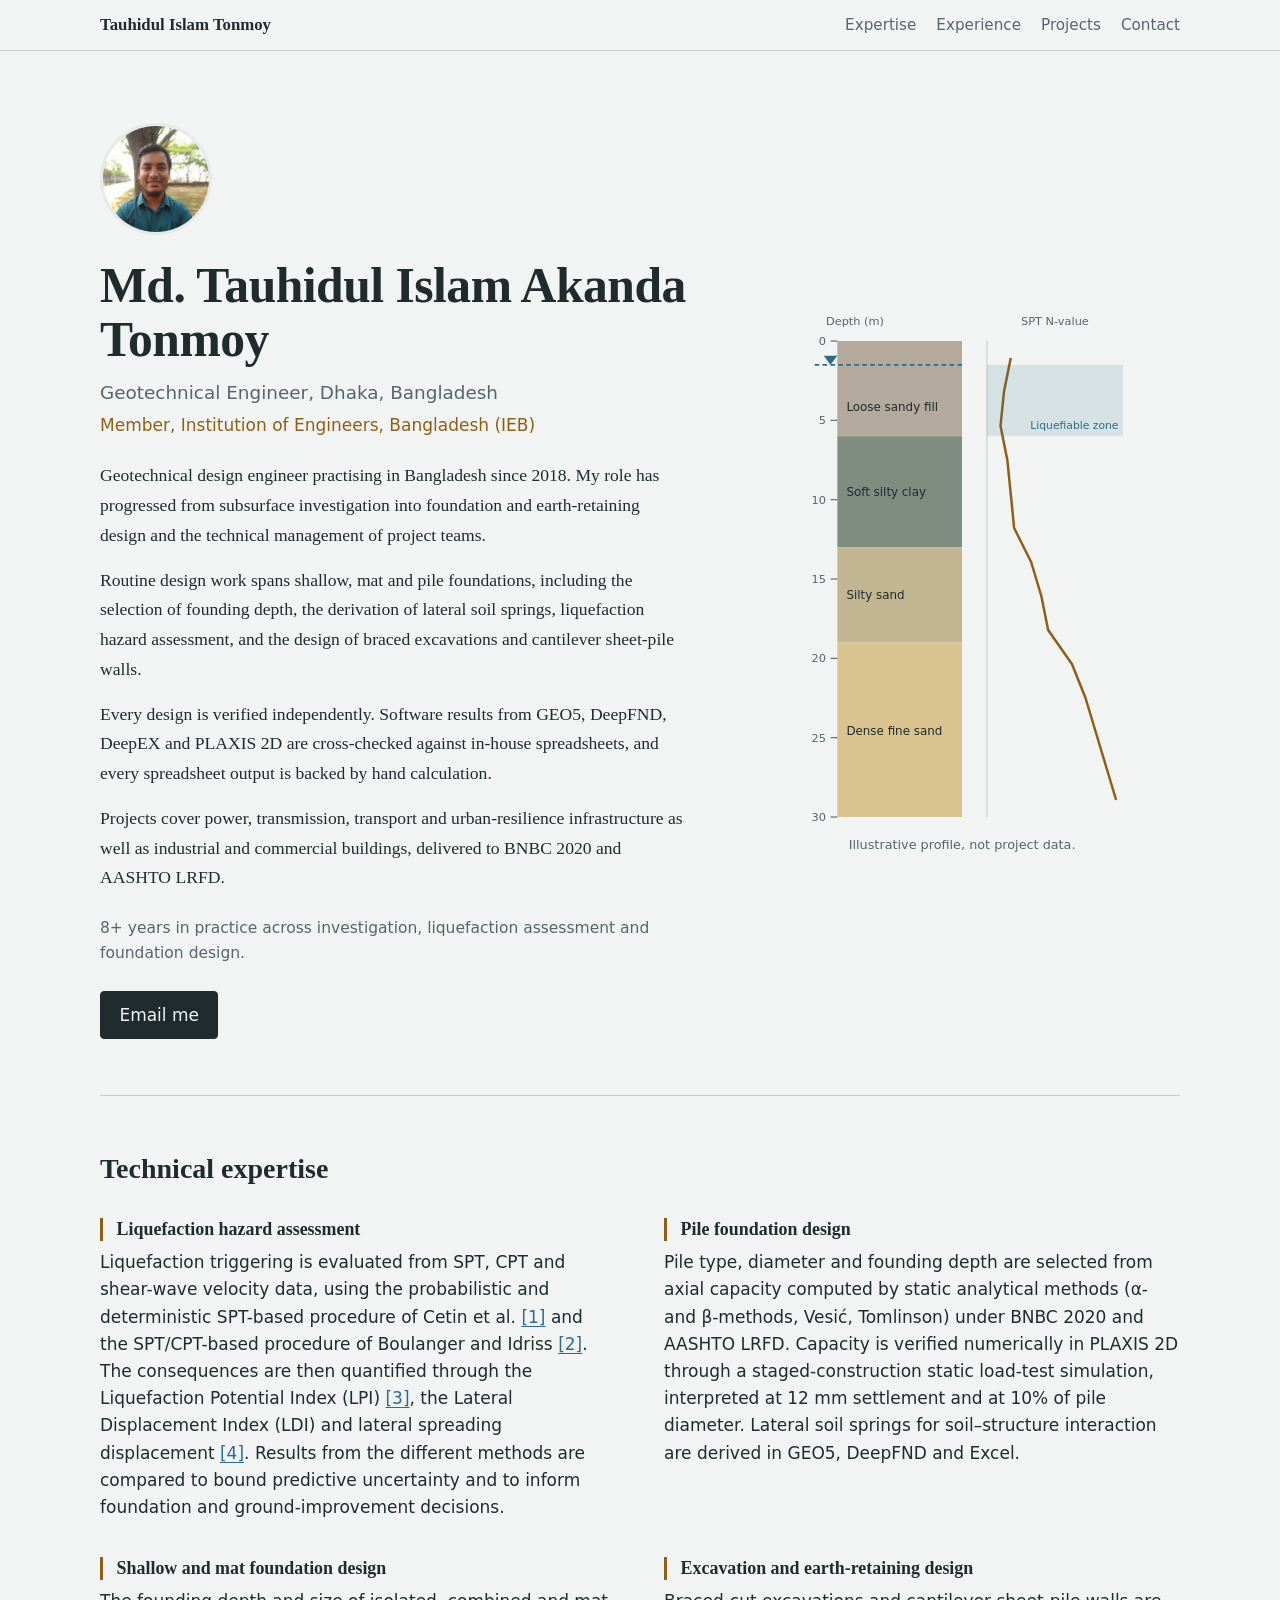
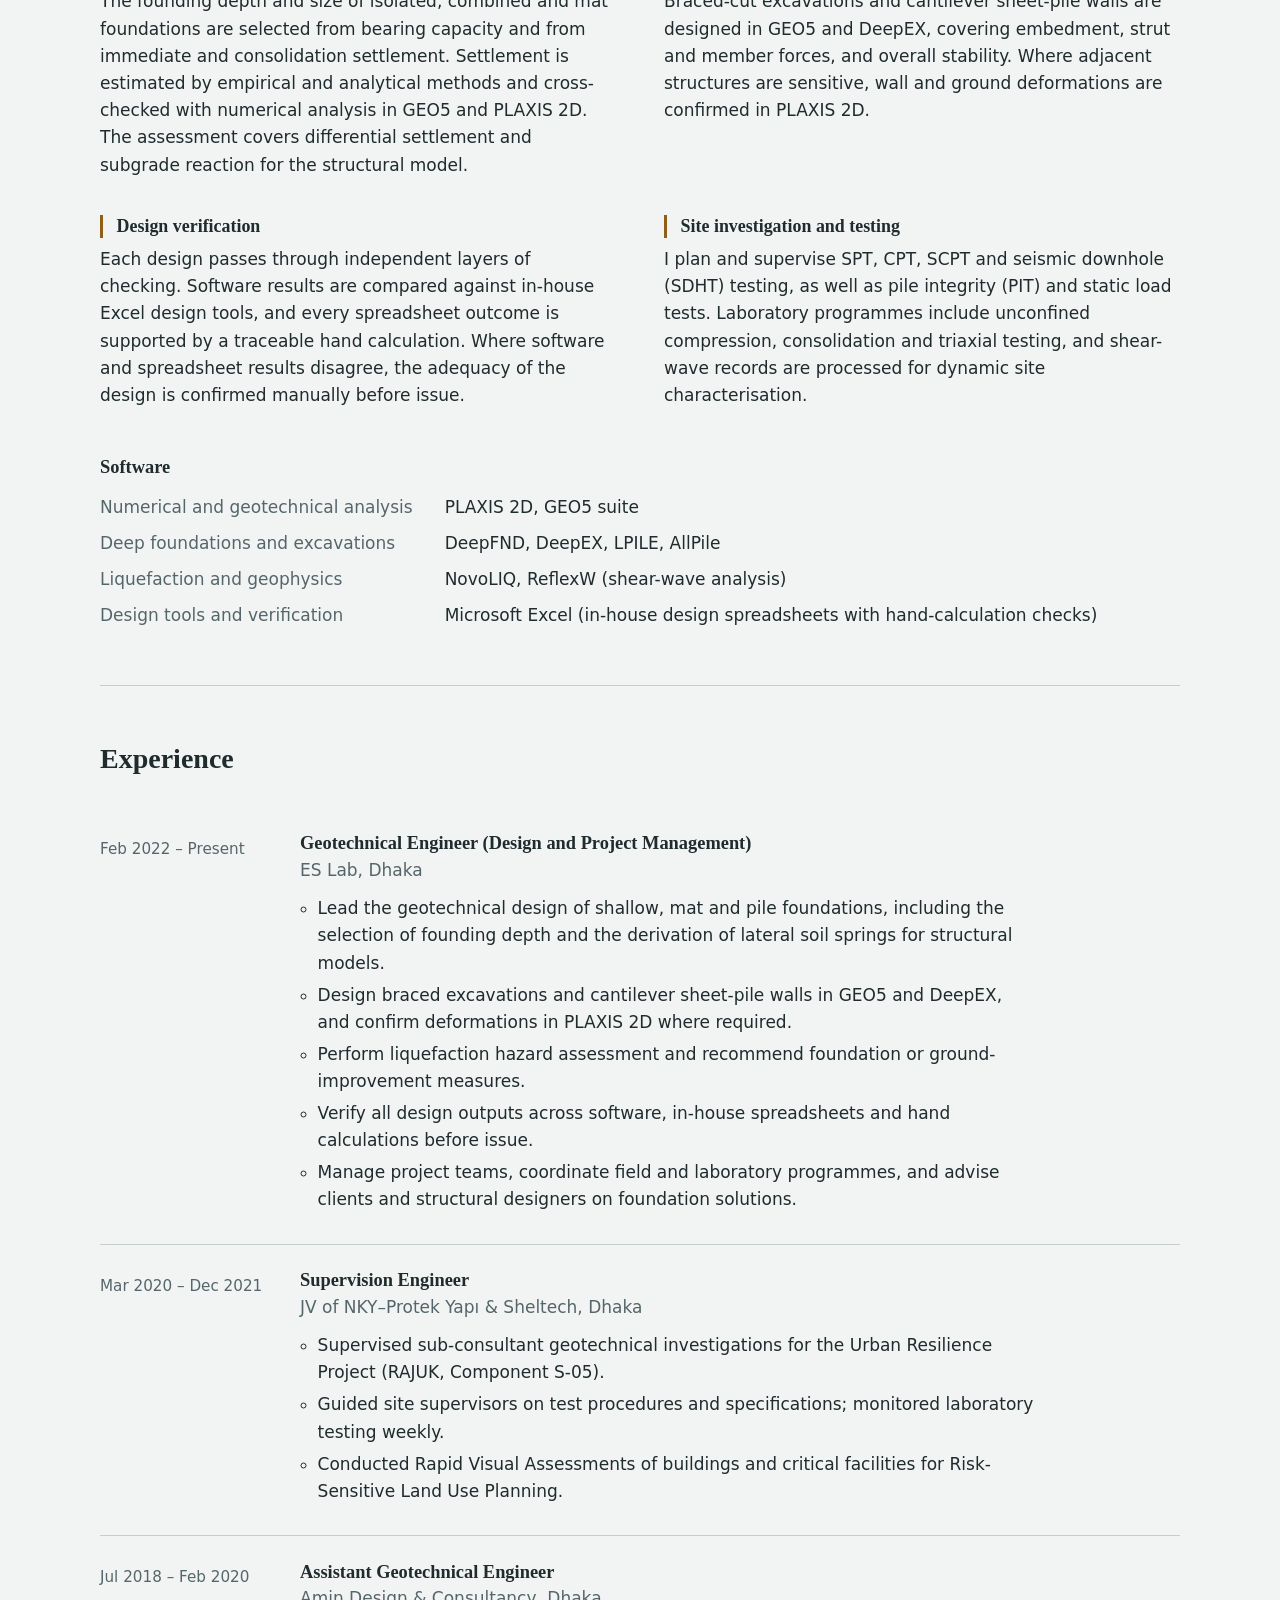
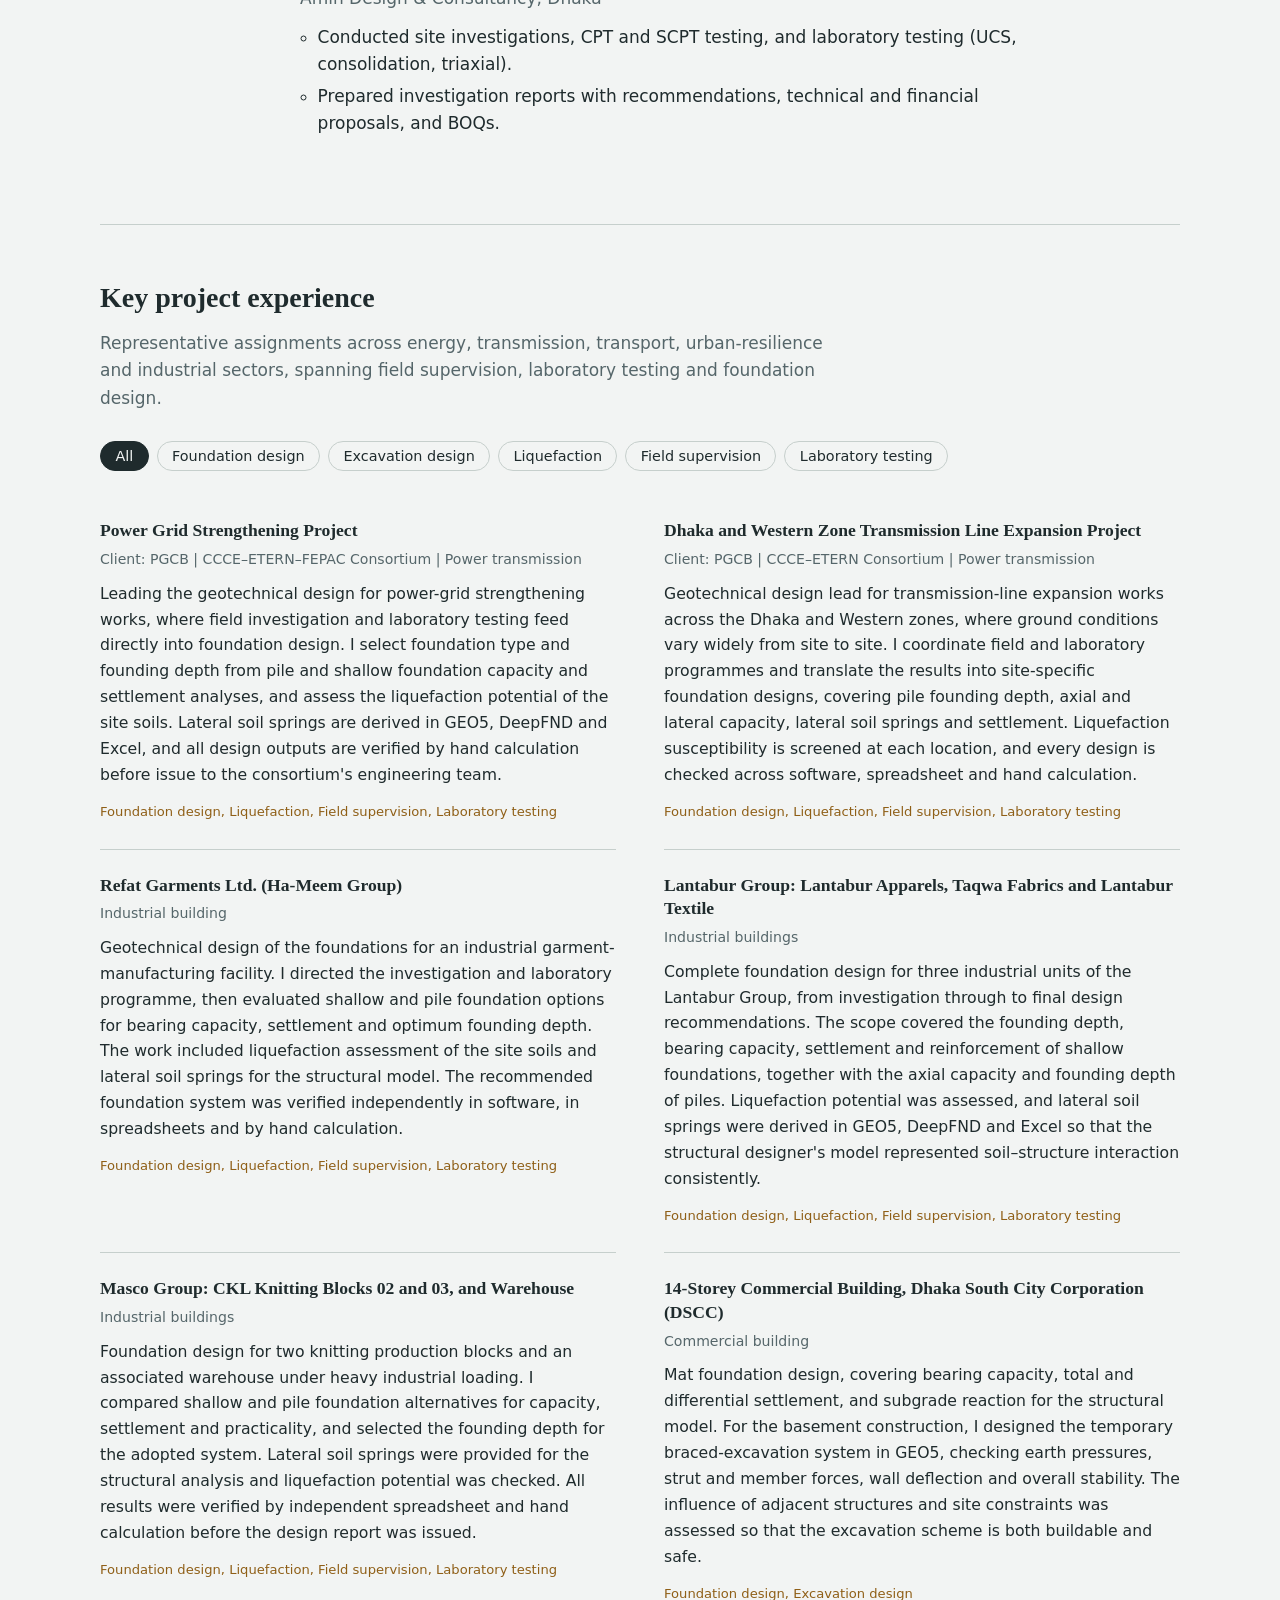
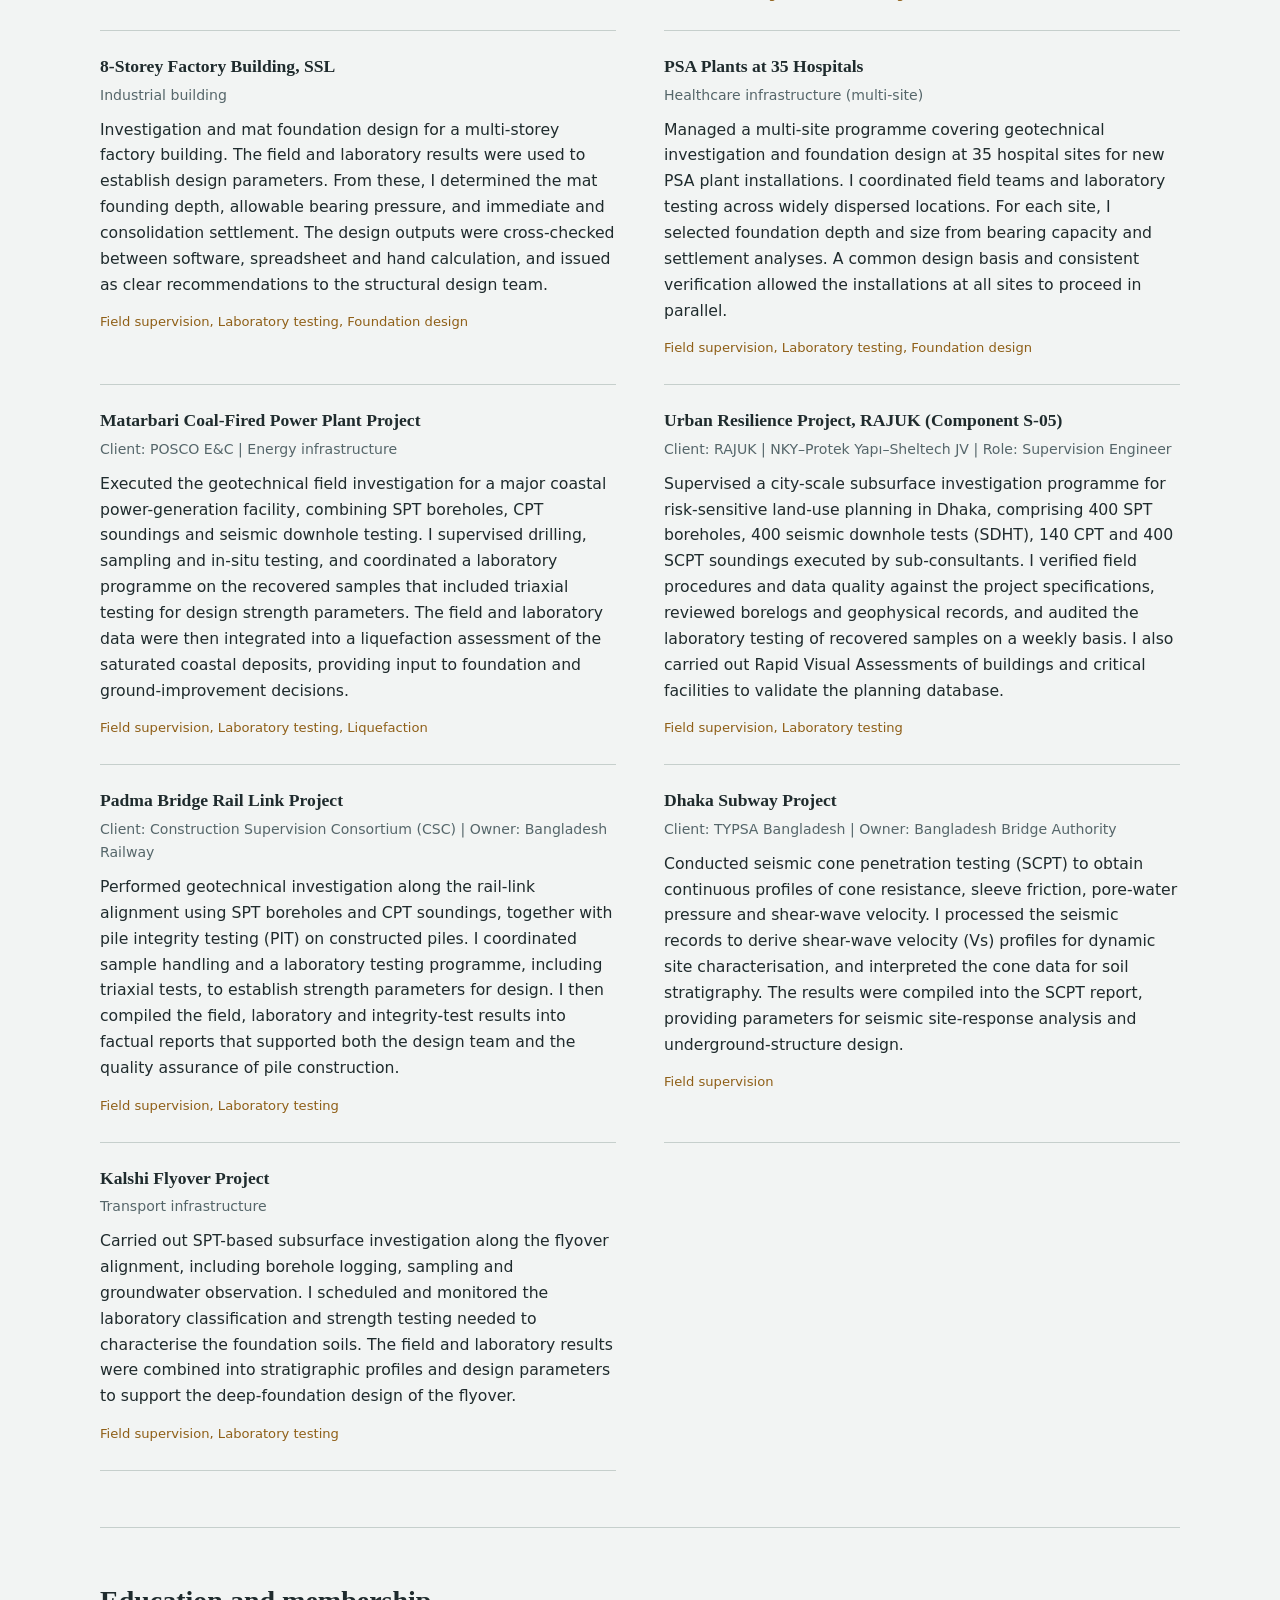
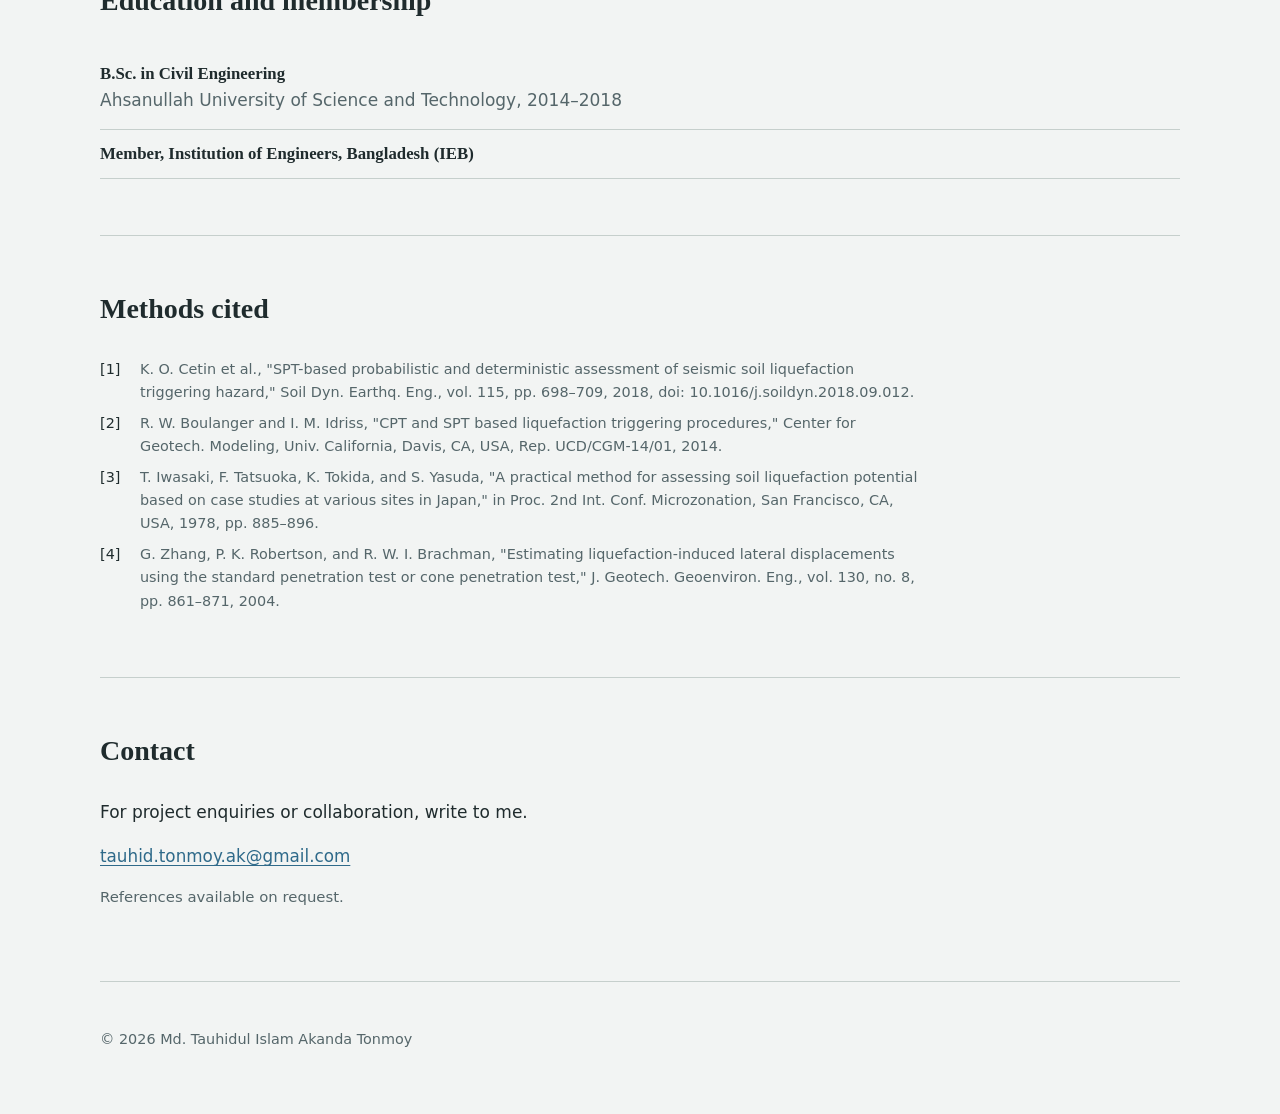
==== commit 727a319a: "Add files via upload" ====
--- a/index.html
+++ b/index.html
@@ -32,6 +32,7 @@
       <img class="portrait" data-src="photo" alt="Portrait of Tauhidul Islam Tonmoy" width="120" height="120">
       <h1 data-bind="name"></h1>
       <p class="role"><span data-bind="role"></span>, <span data-bind="location"></span></p>
+      <p class="member" id="member"></p>
       <div class="summary" id="summary"></div>
       <p class="facts" id="facts"></p>
       <div class="actions" id="actions"></div>
@@ -96,7 +97,7 @@
   </section>
 
   <section id="education" class="block wrap">
-    <h2>Education</h2>
+    <h2>Education and membership</h2>
     <ul class="edu" id="educationList"></ul>
   </section>
 
--- a/style.css
+++ b/style.css
@@ -33,7 +33,7 @@
 .intro{display:grid;grid-template-columns:minmax(0,1.35fr) minmax(0,1fr);gap:3.5rem;align-items:center;padding:4.5rem 0 3.5rem}
 .portrait{width:112px;height:112px;border-radius:50%;object-fit:cover;margin-bottom:1.5rem;border:3px solid var(--panel)}
 h1{font:600 clamp(2.1rem,4.2vw,3.1rem)/1.1 var(--serif);letter-spacing:-.01em;margin:0 0 .6rem}
-.role{font-size:1.15rem;color:var(--muted);margin:0 0 1.4rem}
+.role{font-size:1.15rem;color:var(--muted);margin:0 0 .3rem}.member{color:var(--accent);font-weight:500;margin:0 0 1.4rem}
 .summary{font:400 1.1rem/1.7 var(--serif);max-width:var(--measure);margin:0 0 1.4rem}.summary p{margin:0 0 .9rem}
 .facts{color:var(--muted);font-size:.97rem;margin:0 0 1.6rem}
 .actions{display:flex;gap:.75rem;flex-wrap:wrap}
@@ -114,3 +114,4 @@
 }
 @media print{.top,.filters,.log,.actions{display:none}.block{padding:1.2rem 0}}
 @media (max-width:520px){nav{display:none}}
+.status{display:inline-block;margin-left:.5rem;padding:.05rem .5rem;border:1px solid var(--accent);border-radius:999px;color:var(--accent);font-size:.8rem}
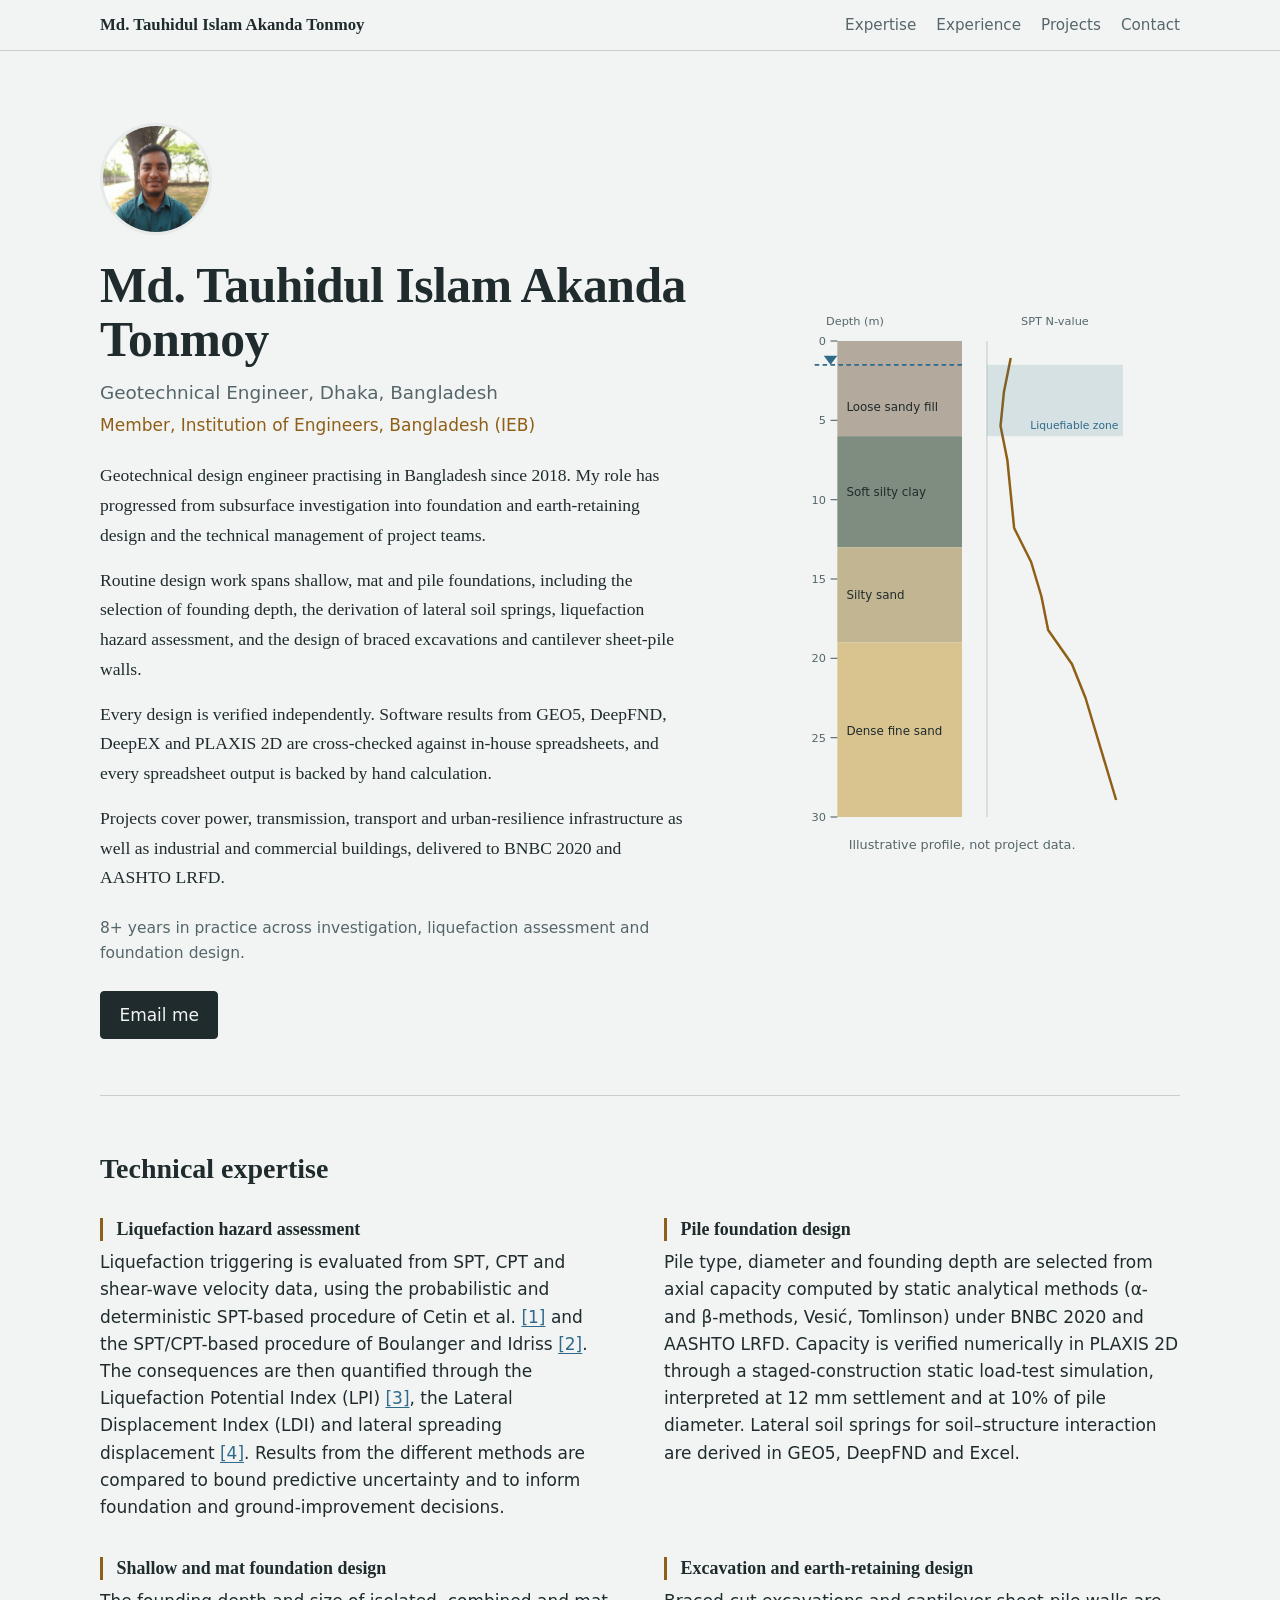
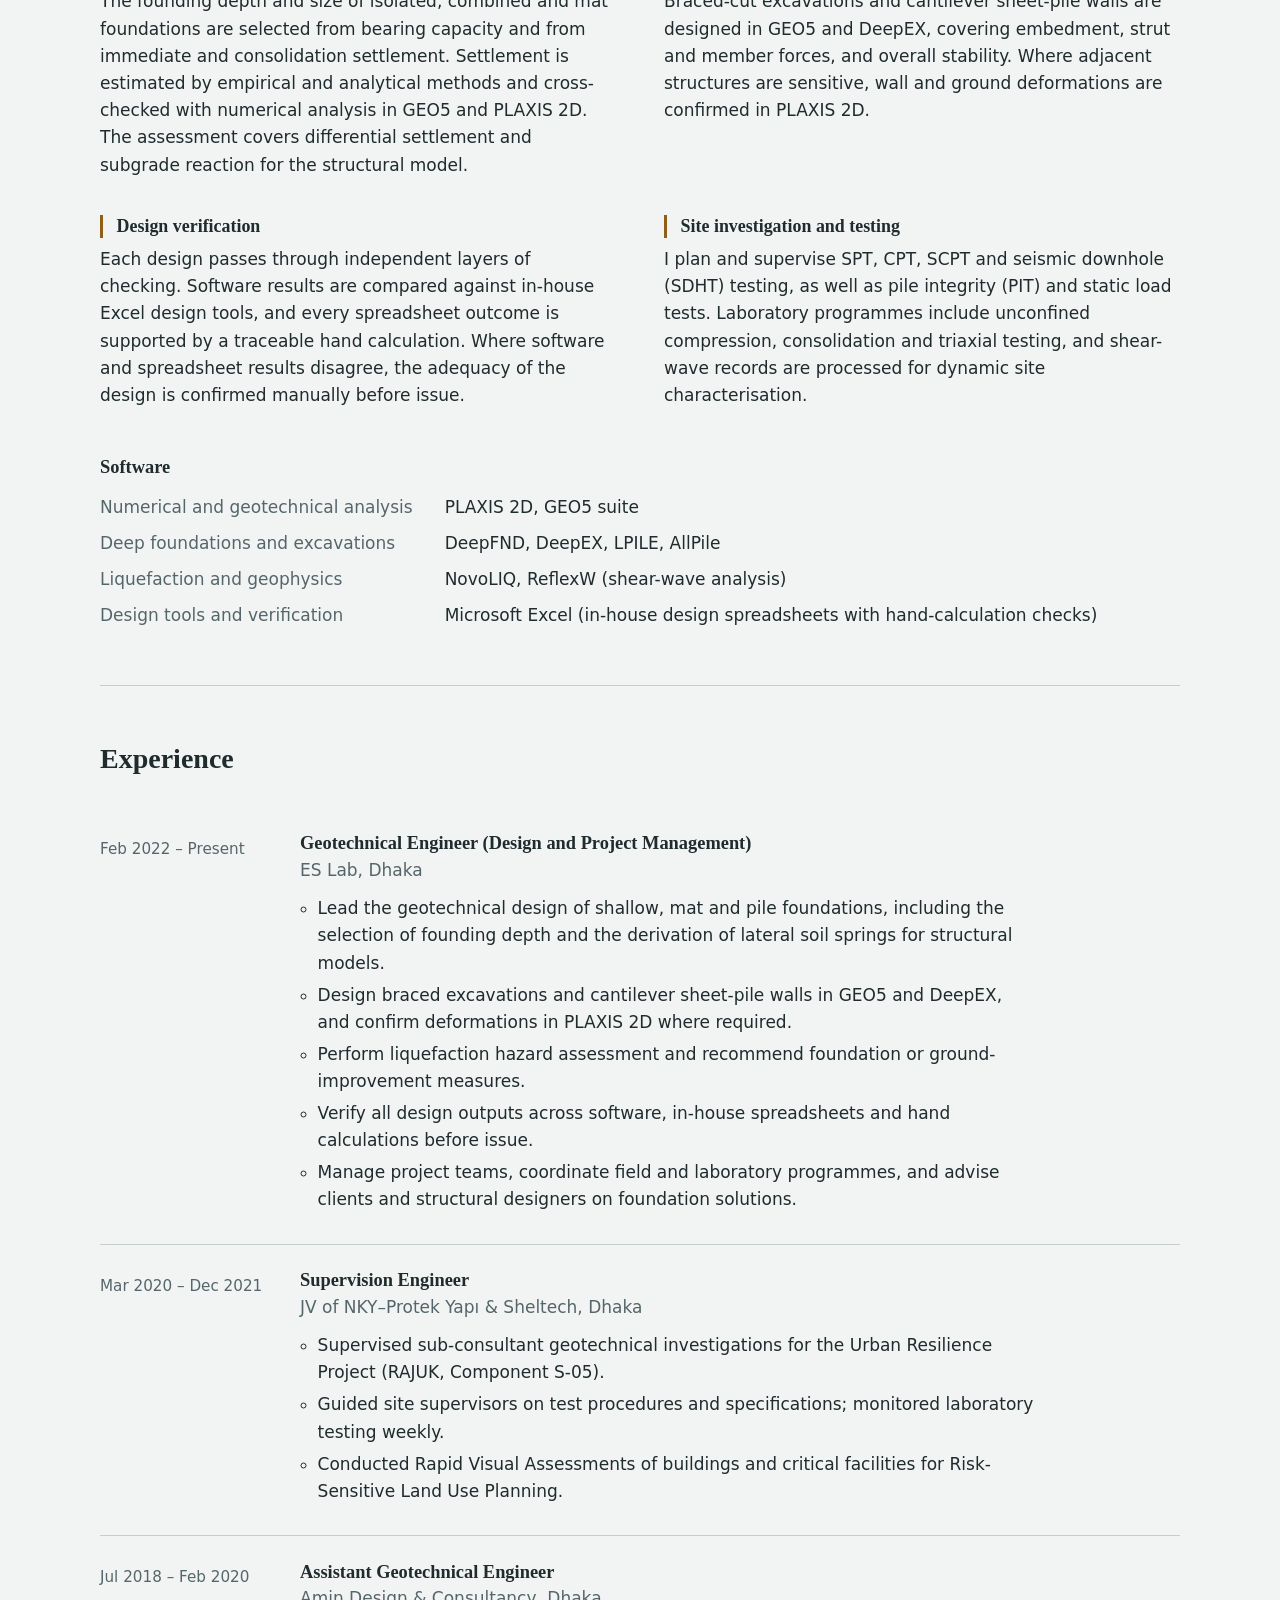
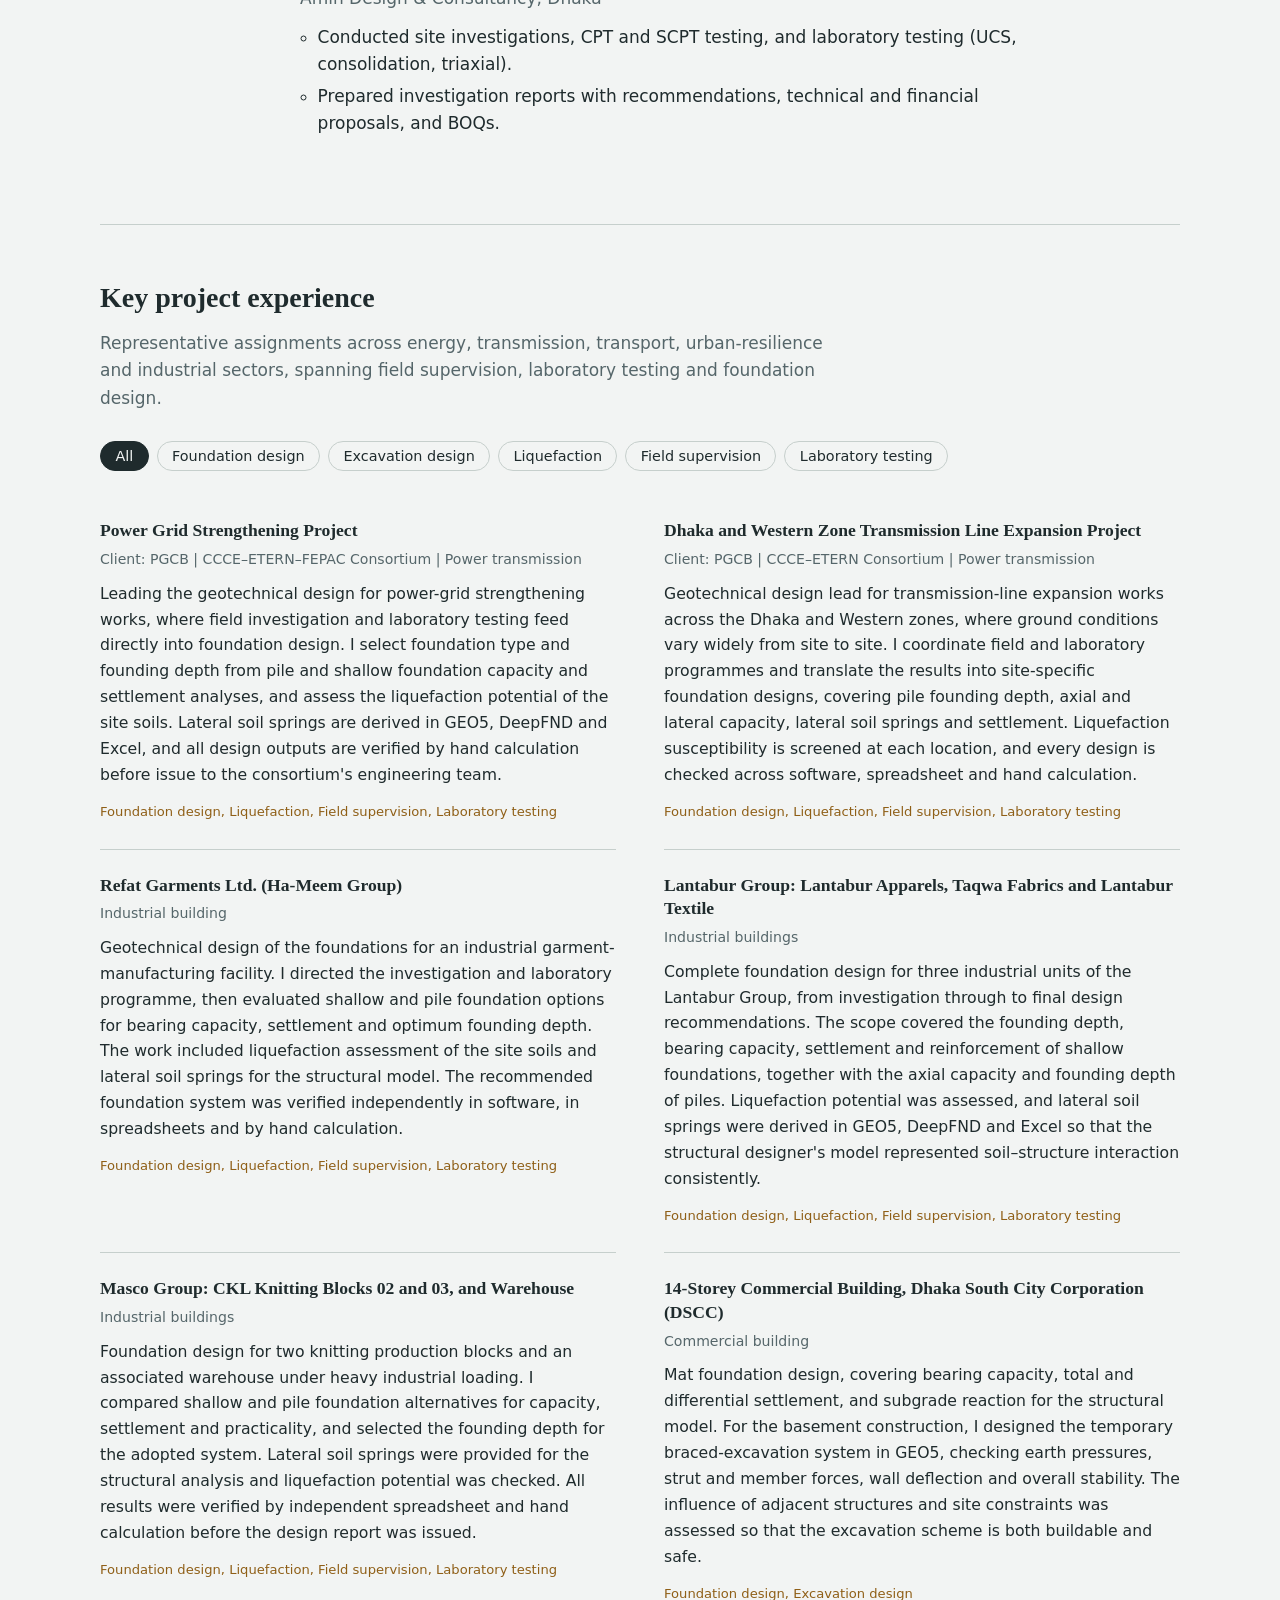
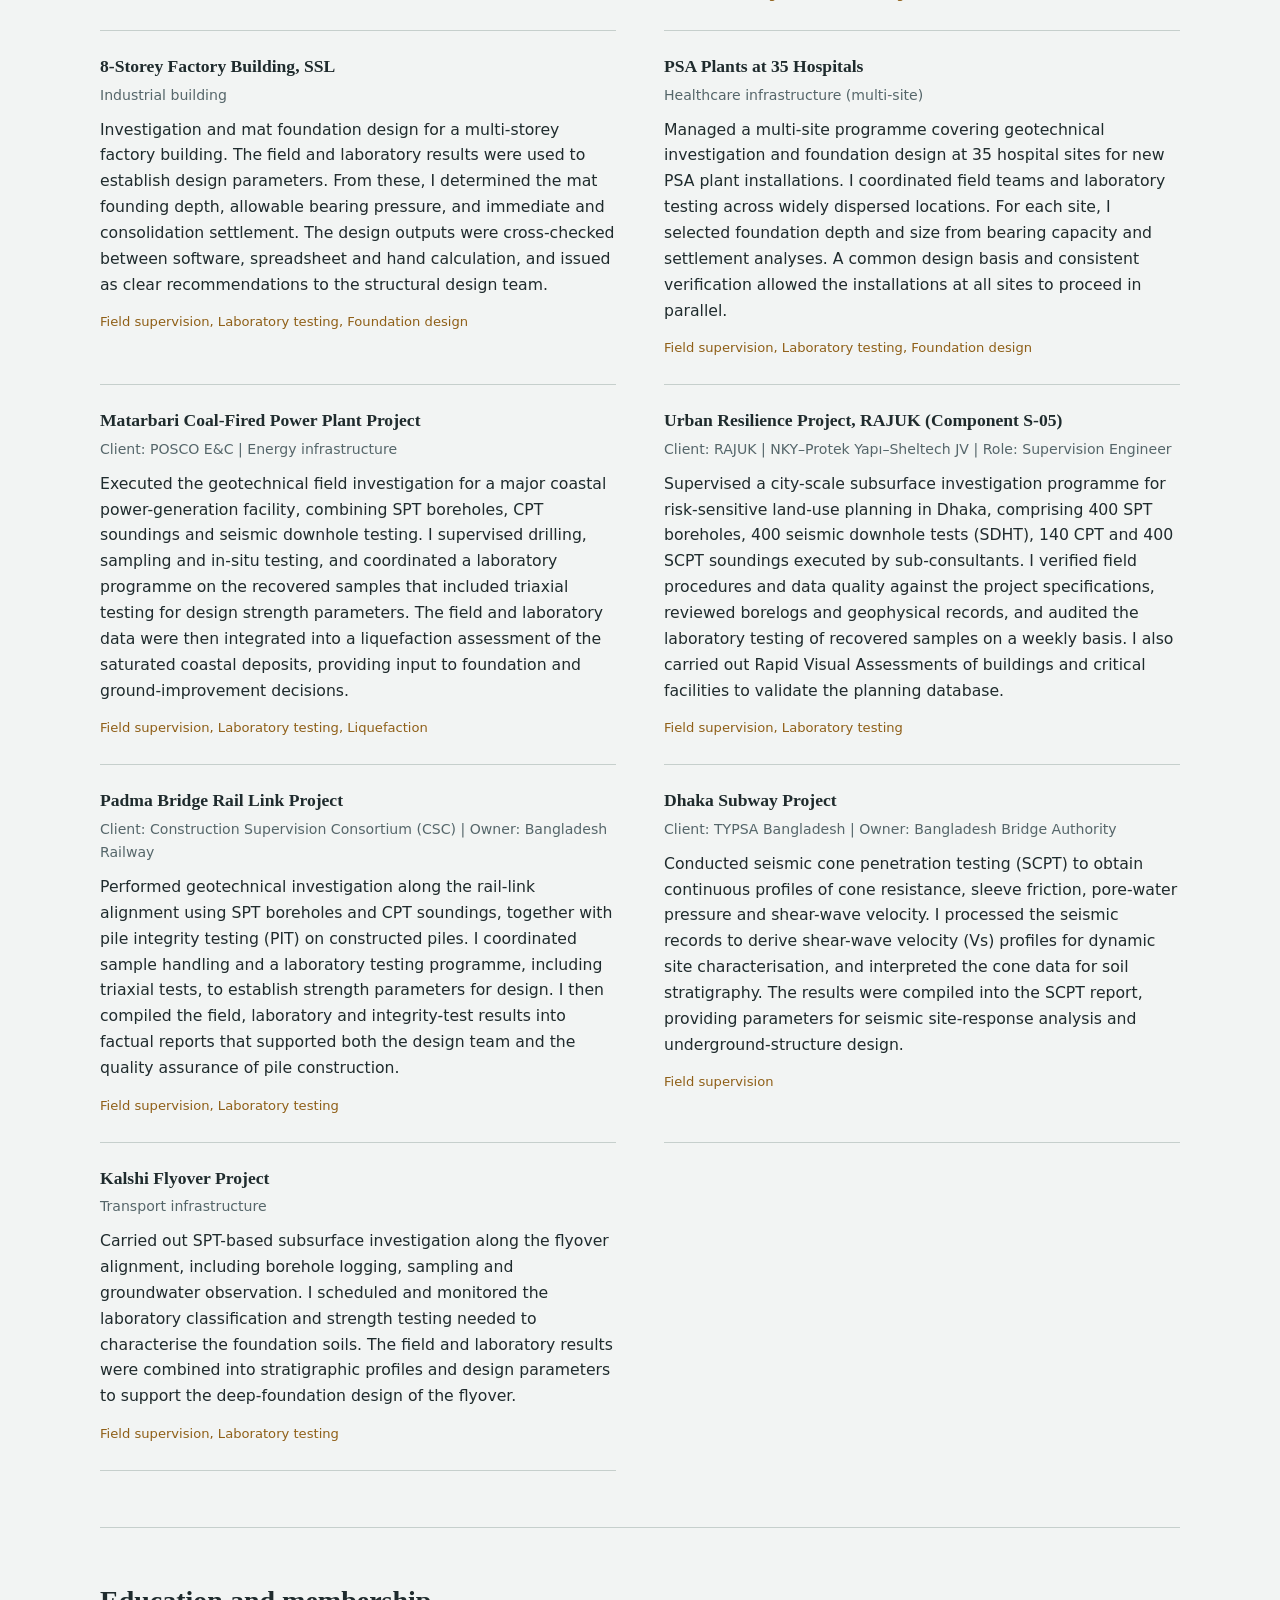
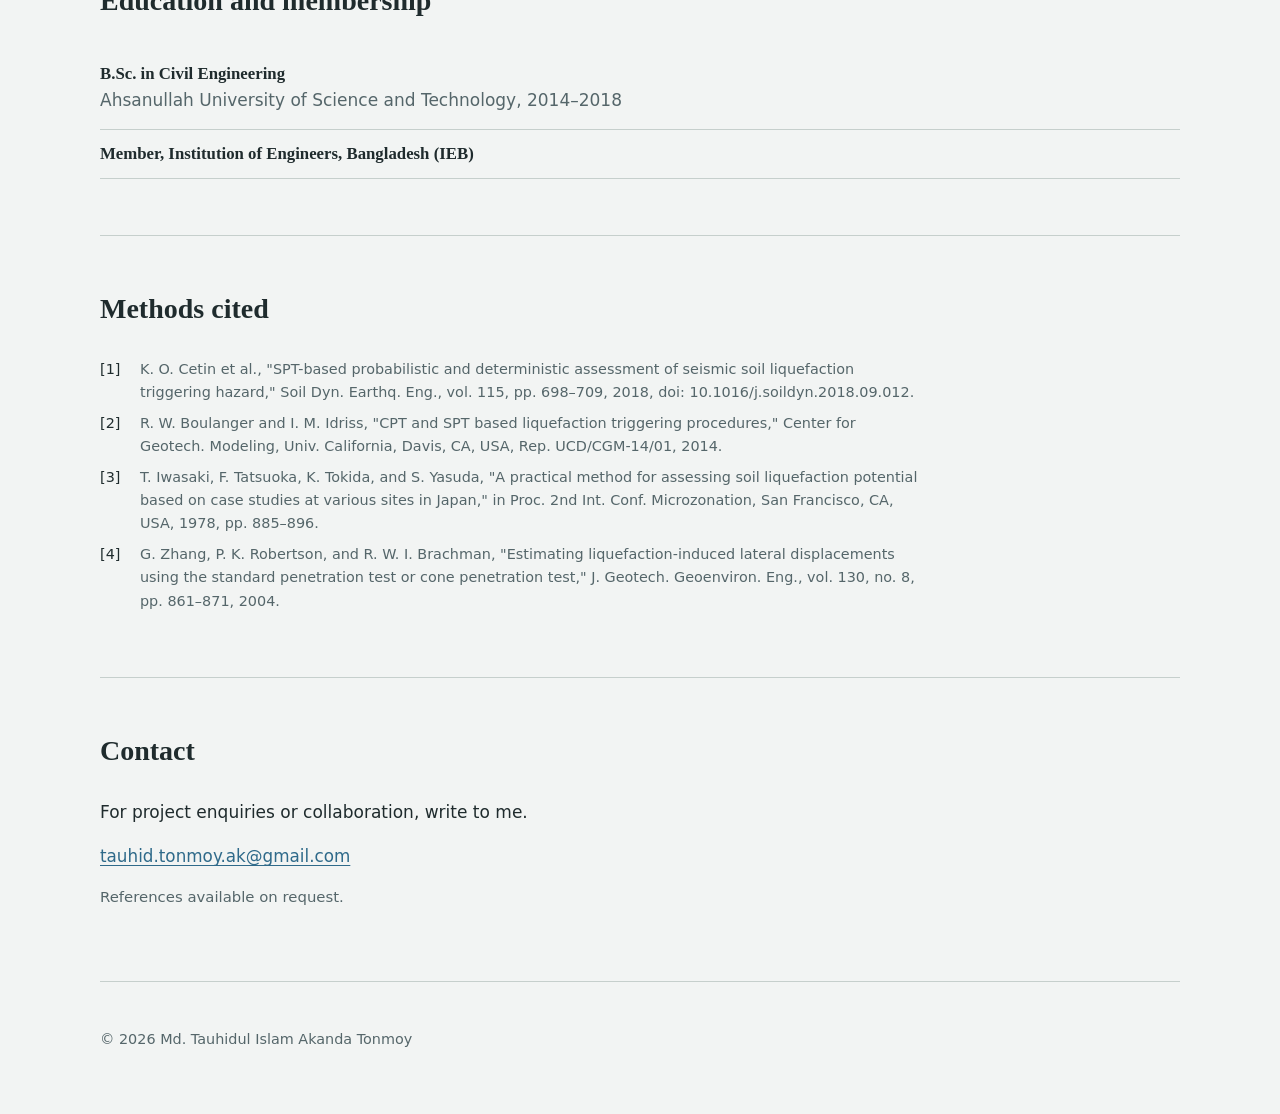
==== commit 82282e4e: "Add files via upload" ====
--- a/index.html
+++ b/index.html
@@ -3,8 +3,20 @@
 <head>
 <meta charset="utf-8">
 <meta name="viewport" content="width=device-width, initial-scale=1">
-<title>Tauhidul Islam Tonmoy — Geotechnical Engineer</title>
-<meta name="description" content="Geotechnical engineer in Dhaka, Bangladesh: site investigation, liquefaction hazard assessment and pile foundation analysis.">
+<title>Md. Tauhidul Islam Akanda Tonmoy | Geotechnical Engineer in Bangladesh</title>
+<meta name="description" content="Md. Tauhidul Islam Akanda Tonmoy, geotechnical engineer in Dhaka, Bangladesh. Pile and mat foundation design, liquefaction assessment, braced excavation and sheet-pile design, and soil investigation to BNBC 2020.">
+<meta name="keywords" content="geotechnical engineer Bangladesh, geotechnical engineer Dhaka, foundation design Bangladesh, pile foundation design, pile capacity, liquefaction analysis Bangladesh, soil investigation Dhaka, BNBC 2020, PLAXIS, GEO5, braced excavation, sheet pile design">
+<meta name="author" content="Md. Tauhidul Islam Akanda Tonmoy">
+<meta name="robots" content="index, follow">
+<link rel="canonical" href="https://tauhid-tonmoy-geotech.github.io/">
+<meta property="og:type" content="profile">
+<meta property="og:title" content="Md. Tauhidul Islam Akanda Tonmoy | Geotechnical Engineer in Bangladesh">
+<meta property="og:description" content="Foundation design, liquefaction assessment, excavation design and soil investigation in Bangladesh.">
+<meta property="og:url" content="https://tauhid-tonmoy-geotech.github.io/">
+<meta property="og:image" content="https://tauhid-tonmoy-geotech.github.io/photo.jpg">
+<meta name="twitter:card" content="summary">
+<meta name="geo.region" content="BD-13">
+<meta name="geo.placename" content="Dhaka">
 <link rel="icon" href="data:image/svg+xml,<svg xmlns='http://www.w3.org/2000/svg' viewBox='0 0 100 100'><text y='.9em' font-size='90'>⛏️</text></svg>">
 <link rel="preconnect" href="https://fonts.googleapis.com">
 <link rel="preconnect" href="https://fonts.gstatic.com" crossorigin>
@@ -21,6 +33,8 @@
       <a href="#competencies">Expertise</a>
       <a href="#experience">Experience</a>
       <a href="#projects">Projects</a>
+      <a href="#documents" id="navDocs" hidden>Reports</a>
+      <a href="#blog" id="navBlog" hidden>Blog</a>
       <a href="#contact">Contact</a>
     </nav>
   </div>
@@ -33,7 +47,7 @@
       <h1 data-bind="name"></h1>
       <p class="role"><span data-bind="role"></span>, <span data-bind="location"></span></p>
       <p class="member" id="member"></p>
-      <div class="summary" id="summary"></div>
+      <div class="summary" id="summary"><p>Geotechnical engineer in Dhaka, Bangladesh, specialising in pile and mat foundation design, liquefaction hazard assessment, braced excavation and sheet-pile design, and soil investigation to BNBC 2020 and AASHTO LRFD.</p></div>
       <p class="facts" id="facts"></p>
       <div class="actions" id="actions"></div>
     </div>
@@ -90,6 +104,17 @@
     <ul class="projects" id="projectList"></ul>
   </section>
 
+  <section id="blog" class="block wrap" hidden>
+    <h2>Design notes and blog</h2>
+    <p class="lede">Lessons and observations from geotechnical design practice in Bangladesh.</p>
+    <ul class="posts" id="blogList"></ul>
+  </section>
+
+  <section id="documents" class="block wrap" hidden>
+    <h2>Reports and field observations</h2>
+    <ul class="docs" id="docList"></ul>
+  </section>
+
   <section id="research" class="block wrap" hidden>
     <h2>Research</h2>
     <ul class="research" id="researchList"></ul>
--- a/style.css
+++ b/style.css
@@ -115,3 +115,25 @@
 @media print{.top,.filters,.log,.actions{display:none}.block{padding:1.2rem 0}}
 @media (max-width:520px){nav{display:none}}
 .status{display:inline-block;margin-left:.5rem;padding:.05rem .5rem;border:1px solid var(--accent);border-radius:999px;color:var(--accent);font-size:.8rem}
+
+.posts,.docs{list-style:none;margin:0;padding:0;max-width:78ch}
+.posts li,.docs li{padding:1.4rem 0;border-bottom:1px solid var(--rule)}
+.posts h3,.docs h3{font:600 1.2rem/1.35 var(--serif);margin:.2rem 0 .5rem}
+.posts h3 a{color:var(--ink);text-decoration:none}.posts h3 a:hover{color:var(--water)}
+.posts p,.docs p{margin:0 0 .6rem}
+.posts .meta,.docs .meta{color:var(--muted);font-size:.88rem;margin:0}
+.more{font-weight:500}
+@media (max-width:520px){.brand{font-size:.95rem}}
+/* article page */
+.article{max-width:72ch;padding:3rem 0 4rem}
+.article h1{font-size:clamp(1.8rem,3.4vw,2.5rem)}
+.article .meta{color:var(--muted);margin:0 0 2rem}
+.article .body{font:400 1.1rem/1.75 var(--serif)}
+.article .body h2{font-size:1.45rem;margin:2.2rem 0 .8rem}
+.article .body h3{font:600 1.2rem var(--serif);margin:1.8rem 0 .6rem}
+.article .body img{margin:1.5rem 0;border-radius:4px}
+.article .body blockquote{margin:1.5rem 0;padding-left:1rem;border-left:3px solid var(--accent);color:var(--muted)}
+.article .body code{font-size:.9em;background:var(--panel);padding:.1rem .3rem;border-radius:3px}
+.article .body table{border-collapse:collapse;display:block;overflow-x:auto;font:400 .95rem var(--sans)}
+.article .body th,.article .body td{border:1px solid var(--rule);padding:.4rem .7rem;text-align:left}
+.back{display:inline-block;margin-top:2.5rem}
